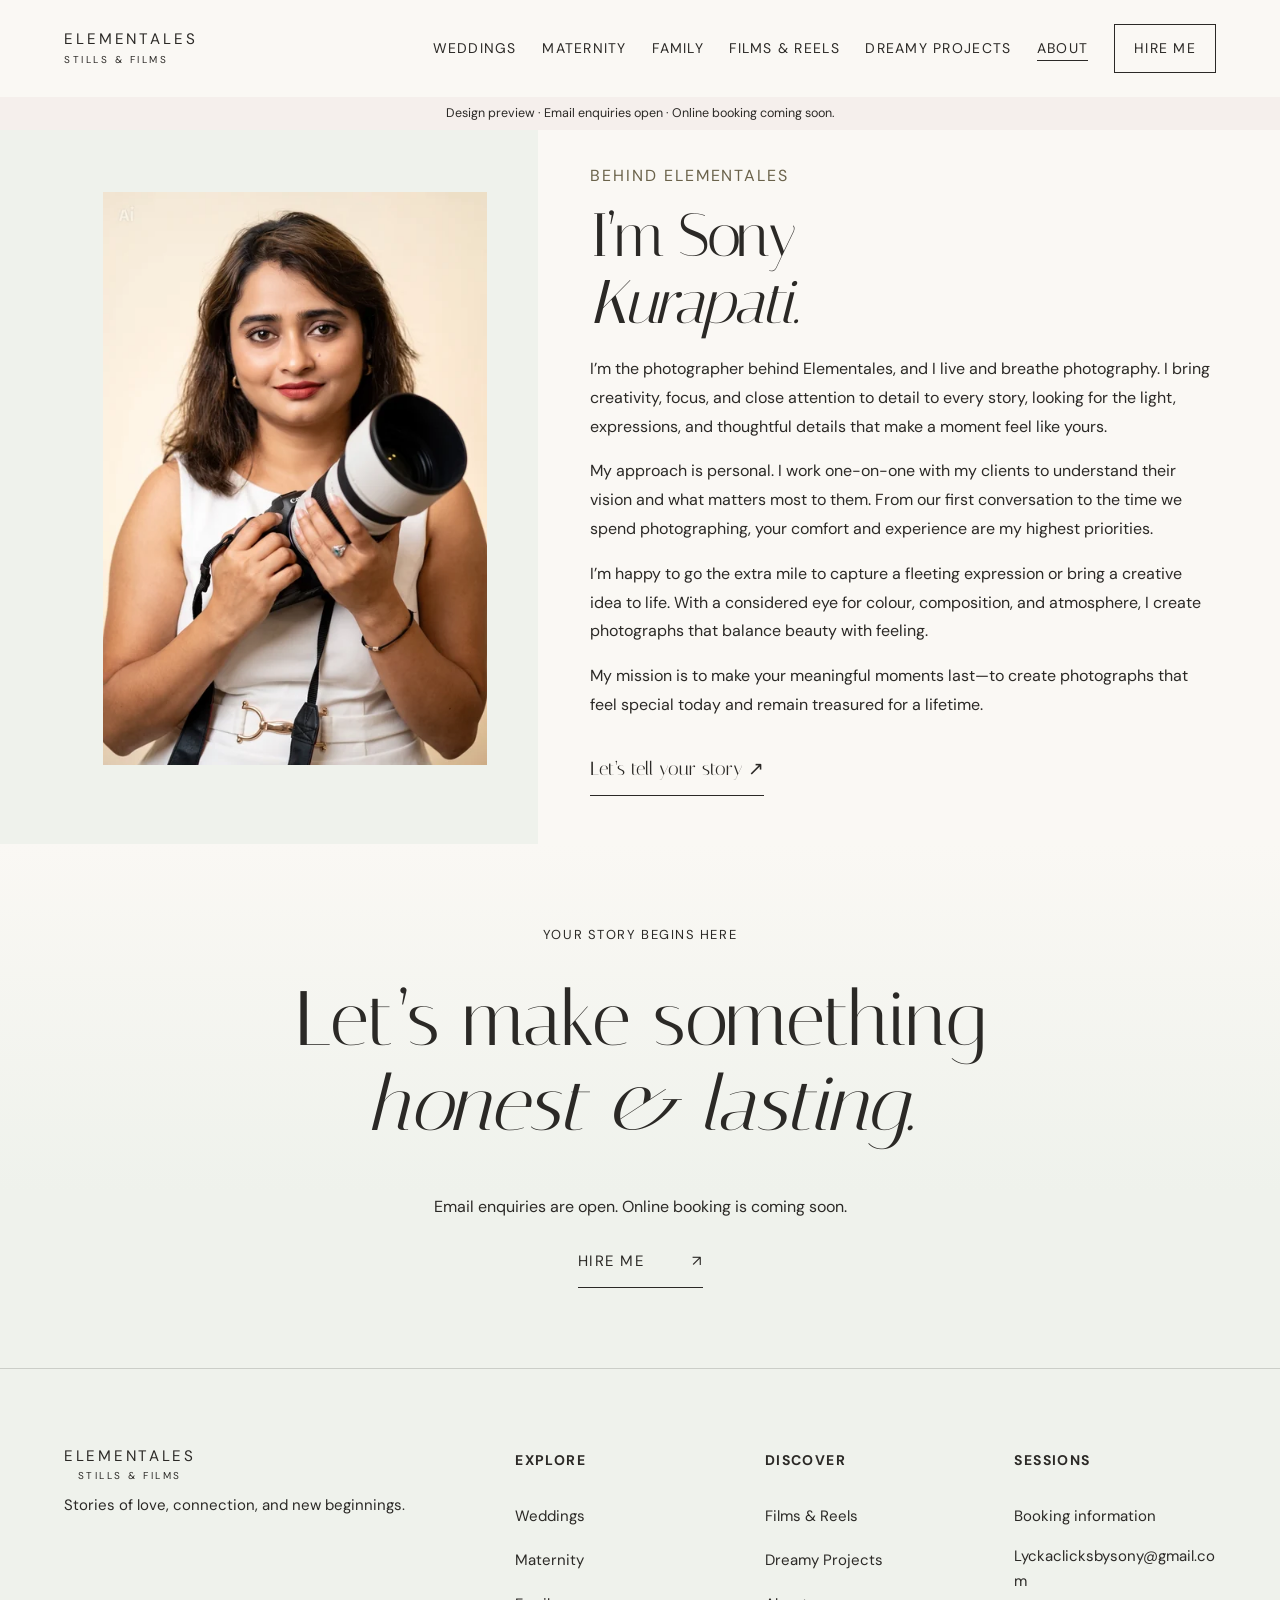
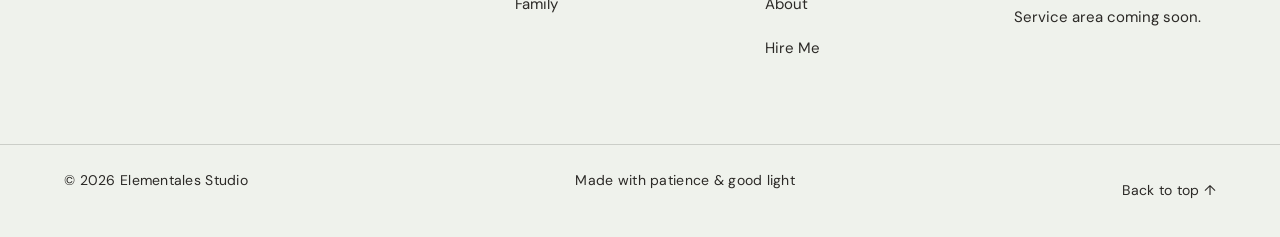
==== about.html @ 38a65ee7 "Smooth the homepage carousel and soften the enquiry experience" ====
<!doctype html>
<html lang="en">
<head>
  <meta charset="utf-8">
  <meta name="viewport" content="width=device-width, initial-scale=1">
  <meta name="description" content="Meet Sony Kurapati, the photographer behind Elementales. A creative eye, thoughtful details, and a personal approach to your photography experience.">
  <meta name="theme-color" content="#FAF8F4">
  <title>About Sony Kurapati — Elementales</title>
  <link rel="stylesheet" href="styles.css?v=20261020-soft-carousel">
  <script src="script.js?v=20261020-soft-carousel" defer></script>
  <script src="portfolio.js?v=20261020-soft-carousel" defer></script>
</head>
<body id="top" class="inner-page">
  <a class="skip-link" href="#main">Skip to content</a>
  <header class="site-header" data-header>
    <a class="brand" href="index.html#top" aria-label="Elementales home">
      <span>ELEMENTALES</span><small>STILLS & FILMS</small>
    </a>
    <button class="menu-toggle" type="button" aria-expanded="false" aria-controls="site-nav">
      <span class="sr-only">Open navigation</span><i></i><i></i>
    </button>
    <nav id="site-nav" class="site-nav" aria-label="Primary navigation">
      <a href="weddings.html">Weddings</a><a href="maternity.html">Maternity</a><a href="family.html">Family</a><a href="films.html">Films &amp; Reels</a><a href="dreamy-projects.html">Dreamy Projects</a><a aria-current="page" href="about.html">About</a><a class="nav-enquire" href="contact.html">Hire Me</a>
    </nav>
  </header>

<main id="main" tabindex="-1"><p class="preview-notice">Design preview · Email enquiries open · Online booking coming soon.</p><section class="photographer-story section-pad" aria-labelledby="photographer-title"><figure class="photographer-portrait"><img src="assets/photographer/sony-kurapati-800.webp" srcset="assets/photographer/sony-kurapati-480.webp 480w, assets/photographer/sony-kurapati-800.webp 800w, assets/photographer/sony-kurapati-1200.webp 1200w" sizes="(max-width:760px) 90vw, 32vw" width="800" height="1193" alt="Sony Kurapati holding a camera" decoding="async" fetchpriority="high"></figure><div class="photographer-bio"><p class="kicker">Behind Elementales</p><h1 id="photographer-title">I’m Sony <br><em>Kurapati.</em></h1><p>I’m the photographer behind Elementales, and I live and breathe photography. I bring creativity, focus, and close attention to detail to every story, looking for the light, expressions, and thoughtful details that make a moment feel like yours.</p><p>My approach is personal. I work one-on-one with my clients to understand their vision and what matters most to them. From our first conversation to the time we spend photographing, your comfort and experience are my highest priorities.</p><p>I’m happy to go the extra mile to capture a fleeting expression or bring a creative idea to life. With a considered eye for colour, composition, and atmosphere, I create photographs that balance beauty with feeling.</p><p>My mission is to make your meaningful moments last—to create photographs that feel special today and remain treasured for a lifetime.</p><a class="text-link" href="contact.html#enquiry">Let’s tell your story ↗</a></div></section></main>  <footer id="contact" class="site-footer">
    <div class="footer-cta section-pad reveal"><p class="kicker">Your story begins here</p><h2>Let’s make something<br><em>honest & lasting.</em></h2><p class="footer-status">Email enquiries are open. Online booking is coming soon.</p><a href="contact.html">Hire Me <span>↗</span></a></div>
    <div class="footer-grid section-pad"><div><a class="brand footer-brand" href="index.html"><span>ELEMENTALES</span><small>STILLS & FILMS</small></a><p>Stories of love, connection, and new beginnings.</p></div><div><h3>Explore</h3><a href="weddings.html">Weddings</a><a href="maternity.html">Maternity</a><a href="family.html">Family</a></div><div><h3>Discover</h3><a href="films.html">Films & Reels</a><a href="dreamy-projects.html">Dreamy Projects</a><a aria-current="page" href="about.html">About</a><a href="contact.html">Hire Me</a></div><div><h3>Sessions</h3><a href="book.html">Booking information</a><a href="mailto:Lyckaclicksbysony@gmail.com">Lyckaclicksbysony@gmail.com</a><p>Service area coming soon.</p></div></div><div class="footer-bottom"><span>© <span data-year>2026</span> Elementales Studio</span><span>Made with patience & good light</span><a href="#top">Back to top ↑</a></div>
  </footer>
</body>
</html>
---- styles.css ----
@import url('https://fonts.googleapis.com/css2?family=DM+Sans:wght@300;400;500&family=Italiana&display=swap');

:root{--ink:#2b2926;--cream:#f6f3ed;--paper:#faf8f4;--sage:#eff2ec;--blush:#f5efec;--taupe:#aaa08e;--gold:#6a624a;--line:rgba(43,41,38,.18);--serif:"Italiana",Georgia,serif;--sans:"DM Sans",Arial,sans-serif;--pad:clamp(1.4rem,5vw,5.5rem);--ease:cubic-bezier(.22,1,.36,1)}
*{box-sizing:border-box}html{scroll-behavior:smooth;scroll-padding-top:5rem}body{margin:0;background:var(--paper);color:var(--ink);font-family:var(--sans);font-weight:400;line-height:1.65;overflow-x:hidden}body.nav-open{overflow:hidden}img,video{display:block;width:100%}a{color:inherit;text-decoration:none}button{color:inherit;font:inherit}.sr-only{position:absolute;width:1px;height:1px;padding:0;margin:-1px;overflow:hidden;clip:rect(0,0,0,0);white-space:nowrap;border:0}.skip-link{position:fixed;z-index:200;top:.5rem;left:.5rem;padding:.65rem 1rem;background:var(--cream);transform:translateY(-150%)}.skip-link:focus{transform:none}:focus-visible{outline:2px solid var(--gold);outline-offset:4px}.section-pad{padding-left:var(--pad);padding-right:var(--pad)}
.site-header{position:fixed;z-index:100;inset:0 0 auto;display:flex;align-items:center;justify-content:space-between;padding:1.5rem var(--pad);color:#fff;transition:background .5s,color .5s,padding .5s}.site-header.scrolled,.site-header.menu-active{padding-top:1rem;padding-bottom:1rem;background:rgba(248,245,238,.96);color:var(--ink);box-shadow:0 1px 0 var(--line);backdrop-filter:blur(14px)}.brand{display:flex;flex-direction:column;line-height:1;letter-spacing:.18em}.brand span{font-size:.95rem}.brand small{font-size:.625rem;letter-spacing:.25em;margin-top:.45rem}.site-nav{display:flex;align-items:center;gap:clamp(1rem,2vw,2rem);font-size:.875rem;font-weight:400;text-transform:uppercase;letter-spacing:.09em}.site-nav a{position:relative}.site-nav a:not(.nav-enquire)::after{content:"";position:absolute;left:0;right:100%;bottom:-.35rem;border-bottom:1px solid;transition:right .35s}.site-nav a:hover::after{right:0}.nav-enquire{border:1px solid currentColor;padding:.75rem 1.2rem}.menu-toggle{display:none;background:none;border:0;width:2.8rem;height:2.8rem}.menu-toggle i{display:block;border-top:1px solid;width:1.7rem;margin:.45rem auto;transition:.3s}
.hero{position:relative;height:min(48rem,82svh);min-height:36rem;color:#fff;display:flex;align-items:center;justify-content:center;overflow:hidden;background:#171612}.hero-video,.hero-scrim{position:absolute;inset:0;height:100%;object-fit:cover}.hero-scrim{background:linear-gradient(180deg,rgba(0,0,0,.50),rgba(0,0,0,.56) 48%,rgba(0,0,0,.65));}.hero-copy{position:relative;text-align:center;z-index:1;max-width:58rem;padding:4rem 1.35rem 6rem}.eyebrow,.kicker,.section-number{text-transform:uppercase;letter-spacing:.12em;font-size:.8125rem;font-weight:400}.hero h1{font:400 clamp(3.5rem,8vw,7rem)/1.05 var(--serif);letter-spacing:-.025em;margin:1.4rem 0}.hero h1 em,.manifesto h2 em,.section-heading h2 em,.film-heading h2 em,.about h2 em,.faq h2 em,.footer-cta h2 em{font-weight:400;color:inherit}.hero-note{font-family:var(--sans);font-size:1.125rem;line-height:1.65;letter-spacing:0;max-width:38rem;margin:0 auto;text-wrap:pretty}.scroll-cue{position:absolute;z-index:2;bottom:2rem;left:var(--pad);display:flex;align-items:center;gap:1rem;text-transform:uppercase;letter-spacing:.1em;font-size:.875rem}.scroll-cue i{display:block;width:4rem;border-top:1px solid}
.manifesto{display:grid;grid-template-columns:1fr 3fr;gap:3rem;padding-top:clamp(3.5rem,7vw,6rem);padding-bottom:clamp(3.5rem,7vw,6rem)}.section-number{color:var(--gold);margin:0}.manifesto>div{max-width:1000px}.kicker{color:var(--gold);margin:0 0 1.5rem}.manifesto h2,.film-heading h2,.about h2,.faq h2{font:400 clamp(2.5rem,4.5vw,4.75rem)/1.12 var(--serif);letter-spacing:-.035em;margin:.3rem 0 2rem}.body-copy,.about-copy>p,.faq-intro>p{max-width:42rem;font-size:clamp(1rem,1.3vw,1.125rem);color:#5a554c}
.portfolio{background:var(--cream);padding-top:7rem;padding-bottom:9rem}.section-heading{display:flex;align-items:end;justify-content:space-between}.section-heading h2{font:400 clamp(3rem,6vw,6rem)/1.08 var(--serif);margin:0}.portfolio-tabs{display:flex;gap:2rem;margin:4rem 0 3rem;border-bottom:1px solid var(--line)}.portfolio-tabs button{background:none;border:0;min-height:44px;padding:.6rem .25rem 1rem;text-transform:uppercase;letter-spacing:.08em;font-size:.875rem;cursor:pointer;position:relative}.portfolio-tabs button::after{content:"";position:absolute;bottom:-1px;left:0;right:100%;border-bottom:2px solid;transition:right .35s}.portfolio-tabs button[aria-pressed=true]::after{right:0}.masonry{columns:3;column-gap:clamp(1rem,2.1vw,2rem)}.work-card{break-inside:avoid;margin:0 0 clamp(2.4rem,4vw,4rem);transition:opacity .35s var(--ease),transform .5s var(--ease)}.work-card.is-hidden{display:none}.work-card.is-leaving{opacity:0;transform:translateY(18px)}.work-card figure{position:relative;margin:0;overflow:hidden;background:#ddd5c7}.ratio-portrait{aspect-ratio:3/4}.ratio-landscape{aspect-ratio:3/2}.ratio-tall{aspect-ratio:2/3}.ratio-square{aspect-ratio:1}.work-card img{height:100%;object-fit:cover;transition:transform 1s var(--ease),filter .5s}.work-card:hover img{transform:scale(1.035);filter:saturate(.82)}.work-card>div{padding-top:1rem}.work-card span,.film-index{font-size:.8125rem;text-transform:uppercase;letter-spacing:.08em;color:#655e51}.work-card h3,.film-card h3{font:400 1.45rem var(--serif);margin:.35rem 0}.play-mark{position:absolute;display:grid;place-items:center;inset:50% auto auto 50%;transform:translate(-50%,-50%);width:5rem;height:5rem;border-radius:50%;background:rgba(248,245,238,.88);color:var(--ink)!important}
.film-strip{padding:8rem 0;background:var(--ink);color:var(--cream);overflow:hidden}.film-heading{display:grid;grid-template-columns:1fr 3fr;margin-bottom:4rem}.film-heading h2{max-width:900px}.carousel{position:relative}.carousel-viewport{overflow:hidden}.carousel-track{display:flex;transition:transform .8s var(--ease);touch-action:pan-y}.film-strip .carousel{padding-left:var(--pad)}.film-card{min-width:min(72vw,980px);margin-right:clamp(1rem,3vw,3rem)}.film-card img{aspect-ratio:16/9;object-fit:cover;filter:saturate(.75)}.film-card .film-index{display:block;color:var(--taupe);margin-top:1.3rem}.carousel-controls{display:flex;align-items:center;justify-content:flex-end;gap:1.2rem;margin:2rem var(--pad) 0}.carousel-controls button{display:grid;place-items:center;width:3rem;height:3rem;border:1px solid currentColor;border-radius:50%;background:transparent;cursor:pointer}.carousel-dots{display:flex;gap:.55rem}.carousel-dots button{width:.35rem;height:.35rem;min-width:0;padding:0;border:0;background:currentColor;opacity:.35}.carousel-dots button.active{opacity:1;transform:scale(1.5)}
.about{display:grid;grid-template-columns:minmax(0,1.05fr) minmax(0,1fr);gap:clamp(3rem,8vw,9rem);padding-top:10rem;padding-bottom:10rem}.about-image{position:relative}.about-image img{aspect-ratio:4/5;object-fit:cover;filter:saturate(.7)}.about-image>span{display:block;margin-top:.8rem;font-size:.62rem;text-transform:uppercase;letter-spacing:.16em}.about-copy{align-self:center}.about-copy .section-number{margin-bottom:4rem}.about-copy>p{margin:0 0 1.3rem}.text-link{display:inline-flex;gap:2rem;border-bottom:1px solid;padding:.6rem 0;margin-top:1rem;font-family:var(--serif);font-size:1.2rem}.awards{display:grid;grid-template-columns:repeat(3,1fr);gap:1rem;border-top:1px solid var(--line);margin-top:4rem;padding-top:2rem}.awards strong,.awards span{display:block}.awards strong{font:400 1.45rem var(--serif)}.awards span{font-size:.58rem;line-height:1.4;text-transform:uppercase;letter-spacing:.12em;color:#70695d;margin-top:.5rem}
.testimonials{background:#d9d1c2}.testimonials>.section-pad{padding-top:8rem;padding-bottom:8rem}.quote-mark{font:400 8rem/1 var(--serif);color:var(--gold);height:6rem}.quote-carousel figure{min-width:100%;margin:0;text-align:center;padding:0 clamp(0rem,9vw,10rem)}.quote-carousel blockquote{font:400 clamp(2.1rem,4.5vw,5rem)/1.12 var(--serif);letter-spacing:-.025em;margin:1rem auto 2.5rem;max-width:1200px}.quote-carousel figcaption span,.quote-carousel figcaption strong{display:block}.quote-carousel figcaption strong{font:400 1rem var(--serif)}.quote-carousel figcaption span{font-size:.58rem;text-transform:uppercase;letter-spacing:.16em;margin-top:.5rem}.quote-carousel .carousel-controls{justify-content:center}
.faq{display:grid;grid-template-columns:1fr 1.5fr;gap:clamp(3rem,8vw,10rem);padding-top:10rem;padding-bottom:10rem}.faq-intro h2{margin-top:4rem}.faq-item{border-top:1px solid var(--line)}.faq-item:last-child{border-bottom:1px solid var(--line)}.faq-item h3{margin:0}.faq-item button{width:100%;display:flex;justify-content:space-between;align-items:center;text-align:left;border:0;background:none;padding:1.8rem 0;font:400 clamp(1.15rem,1.7vw,1.5rem) var(--serif);cursor:pointer}.faq-item button span{font:300 1.5rem var(--sans);transition:transform .35s}.faq-item button[aria-expanded=true] span{transform:rotate(45deg)}.faq-answer{overflow:hidden}.faq-answer p{max-width:42rem;margin:0;padding:0 3rem 1.8rem 0;color:#5b554b}.faq-answer.opening{animation:faqIn .4s var(--ease)}@keyframes faqIn{from{opacity:0;transform:translateY(-8px)}to{opacity:1;transform:none}}
.site-footer{background:var(--ink);color:var(--cream)}.footer-cta{padding-top:5rem;padding-bottom:5rem;text-align:center;border-bottom:1px solid rgba(255,255,255,.15)}.footer-cta h2{font:400 clamp(3rem,6vw,6rem)/1.1 var(--serif);margin:2rem 0 3rem}.footer-cta>a{display:inline-flex;gap:3rem;border-bottom:1px solid;padding:.8rem 0;text-transform:uppercase;letter-spacing:.1em;font-size:.9375rem}.footer-grid{display:grid;grid-template-columns:2fr repeat(3,1fr);gap:3rem;padding-top:5rem;padding-bottom:5rem}.footer-grid>div{display:flex;flex-direction:column;align-items:flex-start;gap:.75rem}.footer-grid h3{font-size:.875rem;text-transform:uppercase;letter-spacing:.1em;color:#cdb485;margin:0 0 1rem}.footer-grid a,.footer-grid p{font-size:.9375rem;margin:0;color:#ddd6ca}.footer-brand{color:var(--cream)!important;margin-bottom:1rem}.footer-bottom{border-top:1px solid rgba(255,255,255,.15);padding:1.5rem var(--pad);display:flex;justify-content:space-between;font-size:.875rem;text-transform:none;letter-spacing:.02em;color:#bdb5a7}
.reveal{opacity:1;transform:none;transition:opacity .9s var(--ease),transform .9s var(--ease)}.reveal.visible{opacity:1;transform:none}
@media(max-width:1100px){.masonry{columns:2}.manifesto{grid-template-columns:1fr 4fr}.about{gap:4rem}.awards{grid-template-columns:1fr}.film-heading{grid-template-columns:1fr 4fr}}
@media(max-width:1180px){:root{--pad:1.35rem}.site-header{padding-top:1.2rem;padding-bottom:1.2rem}.menu-toggle{display:block;position:relative;z-index:2}.menu-toggle[aria-expanded=true] i:first-of-type{transform:translateY(4px) rotate(45deg)}.menu-toggle[aria-expanded=true] i:last-of-type{transform:translateY(-4px) rotate(-45deg)}.site-nav{position:fixed;inset:0;background:var(--paper);color:var(--ink);display:flex;flex-direction:column;justify-content:center;gap:2rem;font:400 1.8rem var(--serif);text-transform:none;letter-spacing:0;transform:translateY(-100%);opacity:0;visibility:hidden;transition:.55s var(--ease)}.site-nav.open{transform:none;opacity:1;visibility:visible}.nav-enquire{font:400 .9375rem var(--sans);text-transform:uppercase;letter-spacing:.15em}.hero{height:auto;min-height:34rem}.hero h1{font-size:clamp(3.25rem,10vw,6rem)}.manifesto,.film-heading,.faq{grid-template-columns:1fr}.manifesto{gap:3rem}.portfolio{padding-top:5rem;padding-bottom:6rem}.portfolio-tabs{gap:1.2rem;overflow-x:auto}.portfolio-tabs button{white-space:nowrap}.film-heading{gap:3rem}.film-card{min-width:86vw}.about{grid-template-columns:1fr;padding-top:6rem;padding-bottom:6rem}.about-image{max-width:82vw}.about-copy .section-number{margin-bottom:3rem}.faq{padding-top:7rem;padding-bottom:7rem}.faq-intro h2{margin-top:3rem}.footer-grid{grid-template-columns:1.5fr 1fr}.footer-grid>div:first-child{grid-column:1/-1}.footer-bottom{gap:1rem;flex-wrap:wrap}.footer-bottom span:nth-child(2){display:none}}
@media(max-width:520px){.masonry{columns:1}.section-heading{display:block}.section-heading h2{margin-top:3rem}.portfolio-tabs{margin-top:3rem}.manifesto h2,.film-heading h2,.about h2,.faq h2{font-size:2.75rem}.hero-copy{padding:3rem 1.25rem 7rem}.eyebrow{font-size:.8125rem}.scroll-cue{left:50%;transform:translateX(-50%)}.about-image{max-width:none}.testimonials>.section-pad{padding-top:6rem;padding-bottom:6rem}.quote-carousel figure{padding:0}.quote-carousel blockquote{font-size:2rem}.awards{grid-template-columns:1fr 1fr}.footer-grid{grid-template-columns:1fr 1fr}.footer-cta{padding-top:7rem;padding-bottom:7rem}}
@media(prefers-reduced-motion:reduce){html{scroll-behavior:auto}*,*::before,*::after{animation-duration:.01ms!important;animation-iteration-count:1!important;transition-duration:.01ms!important}.reveal{opacity:1;transform:none}.hero-video{display:none}}


/* Phase 1: shared page foundation; essential content is visible without JavaScript. */
.preview-notice{margin:0;padding:.8rem var(--pad);background:var(--cream);color:#514b42;font-size:.875rem;text-align:center;position:relative;z-index:3}.site-header{position:absolute}.site-header.scrolled{position:fixed}.hero-fallback{position:absolute;inset:0;height:100%;object-fit:cover}.video-toggle{position:absolute;right:var(--pad);bottom:2rem;z-index:3;background:rgba(23,22,18,.75);border:1px solid #fff;padding:.75rem 1rem;cursor:pointer;font-size:.75rem}.services{padding-top:6rem;padding-bottom:6rem}.services h2,.page-details h2{font:400 clamp(2.3rem,4vw,4.5rem)/1.05 var(--serif)}.service-grid{display:grid;grid-template-columns:repeat(3,1fr);gap:2rem;margin-top:3rem}.service-grid a{border-top:1px solid var(--line);padding:2rem 0}.service-grid span{font-size:.875rem;text-transform:uppercase;letter-spacing:.08em}.service-grid h3{font:400 2rem var(--serif)}.content-note{font-size:.9rem;color:#5a554c}.portrait-placeholder,.asset-placeholder{background:linear-gradient(135deg,#ddd4c4,#ebe4d9);display:flex;flex-direction:column;justify-content:center;align-items:center;gap:1rem;min-height:380px;text-align:center;padding:2rem}.portrait-placeholder span,.asset-placeholder span{font:400 clamp(2rem,5vw,4rem) var(--serif)}.asset-placeholder small,.portrait-placeholder small{font-size:.875rem;letter-spacing:.05em}.inner-page .site-header{position:relative;background:var(--paper);color:var(--ink)}.inner-page .site-header.scrolled{position:relative}.page-intro{padding-top:4rem;padding-bottom:3rem}.page-intro h1{font:400 clamp(3.25rem,6vw,6rem)/1.08 var(--serif);letter-spacing:-.035em;margin:2rem 0}.page-lede{max-width:38rem;color:#5a554c;font-size:1.1rem}.page-details{display:grid;grid-template-columns:1fr 1fr;gap:5rem;align-items:center;padding-bottom:7rem}.page-details p{max-width:38rem}.site-nav [aria-current=page]{border-bottom:1px solid}.carousel-dots button{position:relative;width:2.75rem;height:2.75rem;background:transparent;opacity:1}.carousel-dots button::after{content:"";position:absolute;width:.35rem;height:.35rem;border-radius:50%;background:currentColor;inset:calc(50% - .175rem);opacity:.4}.carousel-dots button.active::after{opacity:1}.carousel-dots button.active{transform:none}
@media(max-width:1180px){.service-grid,.page-details{grid-template-columns:1fr}.page-details{gap:2rem}.page-intro{padding-top:4rem}.site-nav{z-index:1}.brand{position:relative;z-index:2}.inner-page .site-header{z-index:100}.asset-placeholder{min-height:300px}}
@media(prefers-reduced-motion:reduce){.hero-video,.video-toggle{display:none}}
/* Navigation and media remain usable if scripts cannot load. */
.site-header{position:relative;background:var(--paper);color:var(--ink)}
[hidden]{display:none!important}.work-card.is-hidden{display:block}
html:not(.nav-enhanced) .menu-toggle{display:none}
@media(max-width:1180px){html:not(.nav-enhanced) .site-header{display:block}html:not(.nav-enhanced) .site-nav{position:static;transform:none;opacity:1;visibility:visible;flex-direction:row;flex-wrap:wrap;font:400 .85rem var(--sans);gap:1rem;margin-top:1.5rem}html:not(.nav-enhanced) .nav-enquire{padding:.5rem}.nav-enhanced .site-nav.open{height:100dvh}}

.carousel:not(.carousel-enhanced) .carousel-viewport{overflow-x:auto}.carousel:not(.carousel-enhanced) .carousel-controls{display:none}

/* Readability and clear next steps. */
.hero-actions{display:flex;justify-content:center;flex-wrap:wrap;gap:1rem;margin-top:2rem}
.button{display:inline-flex;align-items:center;justify-content:center;min-height:48px;padding:.8rem 1.2rem;border:1px solid currentColor;font:500 .9375rem/1.4 var(--sans);letter-spacing:.01em;text-align:center}
.button-primary{background:var(--paper);border-color:var(--paper);color:var(--ink)}
.button-secondary{color:#fff;background:rgba(23,22,18,.4)}
.button:hover{box-shadow:0 0 0 1px currentColor}
.footer-grid a{min-height:32px;display:inline-flex;align-items:center}.footer-bottom a{min-height:44px;display:inline-flex;align-items:center}
.footer-cta .footer-status{font:400 1rem/1.65 var(--sans);color:#ddd6ca;margin:1rem auto;max-width:38rem}
.site-footer .kicker{color:#cdb485}.site-footer :focus-visible,.hero :focus-visible{outline-color:#fff}
.page-actions{display:flex;flex-wrap:wrap;gap:1rem 2rem}.page-details>div{min-width:0}.hero-copy,.page-intro{overflow-wrap:break-word}
@media(max-width:1180px){.site-nav{font-size:1.75rem;overflow-y:auto;padding:6rem 1.5rem 2rem;gap:1.25rem}.site-nav a{min-height:44px;display:flex;align-items:center}.site-nav .nav-enquire{font-size:1rem}.hero-actions{gap:.75rem}.footer-cta{padding-top:4rem;padding-bottom:4rem}}
@media(max-width:520px){.hero-actions{flex-direction:column;align-items:stretch}.hero-note{font-size:1rem}.hero h1{font-size:clamp(3rem,13vw,4.25rem)}.portfolio-tabs{gap:1rem}.footer-grid{column-gap:1.25rem}.footer-grid a{overflow-wrap:anywhere}.footer-bottom{align-items:center}}
/* Service experiences and a progressive-enhancement image viewer. */
.experience-section{padding-top:3rem;padding-bottom:4rem;border-top:1px solid var(--line)}
.experience-section>h2,.portfolio-pending h2,.portfolio-pending h3{font:400 clamp(2rem,4vw,3.75rem)/1.12 var(--serif);letter-spacing:-.025em;margin:.5rem 0 2rem}
.section-copy,.gallery-guidance{max-width:44rem;font-size:1.0625rem;color:#514b42;line-height:1.75}
.gallery-guidance{margin:1rem 0 2rem}.gallery-next{margin-top:1rem}.gallery-empty{padding:2rem 0}
.portfolio-pending{padding:clamp(2rem,5vw,4rem);border:1px solid var(--line);background:var(--cream);max-width:55rem}
.portfolio-pending p{max-width:38rem}.portfolio-pending h2,.portfolio-pending h3{font-size:clamp(2rem,3vw,3rem)}
.planning-grid{display:grid;grid-template-columns:repeat(3,minmax(0,1fr));gap:2rem;margin-top:2rem}
.planning-grid article{border-top:1px solid var(--line);padding:1.5rem 0}.planning-grid h3,.path-grid h3,.process-list h3{font:400 1.75rem/1.2 var(--serif);margin:.75rem 0}
.planning-number{font-size:.875rem;color:var(--gold)}.planning-grid p,.path-grid p,.process-list p{max-width:38rem;color:#514b42}
.path-grid{display:grid;grid-template-columns:repeat(2,minmax(0,1fr));gap:2rem}.path-grid article{border:1px solid var(--line);padding:2rem}
.process-list{padding-left:1.5rem;max-width:50rem}.process-list li{padding:.5rem 0 1rem 1rem}.process-list li::marker{color:var(--gold);font-weight:500}
.service-status{border-left:3px solid var(--gold);background:var(--cream);padding:1.5rem 2rem;margin-top:2rem;max-width:50rem}.service-status p{margin-top:0}.service-status .text-link{margin-top:0}
.about-introduction{display:grid;grid-template-columns:1fr 1fr;gap:3rem;align-items:center}.about-introduction .portrait-placeholder{min-height:300px}
.film-strip h2{font:400 clamp(2.5rem,5vw,5rem)/1.12 var(--serif);margin:1rem 0}.film-strip .kicker{color:#cdb485}.film-description{max-width:40rem;font-size:1.125rem}.film-strip .text-link{color:var(--paper)}
.gallery-image-link{display:block;position:relative;height:100%}.gallery-image-link:focus-visible{outline-offset:-5px;outline:3px solid #fff}
.gallery-enlarge{position:absolute;bottom:1rem;right:1rem;background:var(--paper);color:var(--ink)!important;padding:.6rem .9rem;font:500 .875rem/1.5 var(--sans)!important;text-transform:none!important;letter-spacing:0!important}
body.viewer-open{overflow:hidden}
.image-viewer{box-sizing:border-box;width:min(94vw,75rem);max-width:75rem;max-height:94dvh;padding:1.25rem 1.5rem;border:0;background:var(--paper);color:var(--ink);overflow:auto}
.image-viewer::backdrop{background:rgba(0,0,0,.86)}.image-viewer[open]{display:block}.viewer-header{display:flex;align-items:center;justify-content:space-between;gap:1rem}.viewer-header h2{font:400 1.6rem/1.3 var(--serif);margin:0}
.viewer-close,.viewer-controls button{min-height:44px;border:1px solid var(--line);background:transparent;padding:.6rem 1rem;cursor:pointer;font-size:.9375rem}.viewer-controls button:disabled{opacity:.45;cursor:default}
#viewer-disclosure{font-size:.875rem;color:#514b42;margin:.75rem 0}.viewer-figure{margin:0;text-align:center}.viewer-image{height:60dvh;width:100%;object-fit:contain;background:#e6dfd2}.viewer-figure figcaption{font-size:.9375rem;margin-top:.75rem}
.viewer-controls{display:flex;justify-content:space-between;align-items:center;gap:1rem}.viewer-position,.viewer-loading{font-size:.875rem;text-align:center}.viewer-loading:empty{display:none}
@media(max-width:1180px){.planning-grid{grid-template-columns:1fr}.path-grid,.about-introduction{grid-template-columns:1fr}.experience-section{padding-top:2rem;padding-bottom:3rem}.planning-grid{gap:.5rem}.image-viewer{padding:1rem}.viewer-image{height:55dvh}}
@media(max-width:520px){.path-grid article,.service-status{padding:1.25rem}.viewer-header h2{font-size:1.25rem}.viewer-controls{gap:.5rem}.viewer-controls button{padding:.6rem .75rem}.viewer-position{font-size:.8125rem}.image-viewer{width:96vw}.viewer-image{height:48dvh}}

/* Compact, image-led openings and the shared pastel palette. */
.preview-notice{padding:.45rem 1rem;background:var(--blush);font-size:.78125rem;line-height:1.45;color:var(--ink)}
.page-intro{padding-top:1.75rem;padding-bottom:1.75rem;background:var(--sage)}.page-intro .kicker{margin-bottom:.75rem}.page-intro h1{font-size:clamp(2.5rem,5vw,4.5rem);margin:.75rem 0 1rem}.page-intro .page-lede{margin-bottom:0}
.collection-hero{display:grid;grid-template-columns:minmax(0,2fr) minmax(0,3fr);grid-template-areas:"title image" "description image";column-gap:clamp(1.5rem,4vw,4rem);padding-top:clamp(1.5rem,3vw,2.75rem);padding-bottom:clamp(1.5rem,3vw,2.75rem)}
.collection-title{grid-area:title;align-self:end;min-width:0}.collection-title .kicker{margin-bottom:.8rem}.collection-title h1{font:400 clamp(2.5rem,4.5vw,4.1rem)/1.09 var(--serif);letter-spacing:-.035em;margin:0;text-wrap:balance;overflow-wrap:break-word}.collection-title h1 em{font-weight:400}
.collection-visual{grid-area:image;align-self:center;margin:0;min-width:0}.collection-visual img{width:100%;height:auto;object-fit:contain}
.collection-description{grid-area:description;align-self:start;padding-top:1rem;min-width:0}.collection-description .page-lede{font-size:1rem;line-height:1.65;margin:0;max-width:32rem}.collection-description .text-link{font-size:1.05rem;min-height:44px;margin-top:.65rem;gap:1rem}
.collection-gallery{padding-top:1rem;padding-bottom:3rem}.collection-toolbar{display:flex;justify-content:space-between;gap:1rem;border-bottom:1px solid var(--line);padding-bottom:.8rem;margin-bottom:1.5rem;color:#514b42;font-size:.8125rem;line-height:1.5}.collection-toolbar p{margin:0}
.curated-gallery .work-card figure{aspect-ratio:auto}.curated-gallery .work-card img{height:auto;object-fit:contain}.curated-gallery .work-card:hover img{transform:none;filter:none}
.grand-hero{position:relative;isolation:isolate;display:flex;align-items:flex-end;min-height:28rem;height:clamp(28rem,69svh,46rem);overflow:hidden;background:var(--ink);color:#fff}
.grand-hero-image,.grand-hero-shade{position:absolute;inset:0;z-index:-1}.grand-hero-image img{height:100%;width:100%;object-fit:cover;object-position:center 52%}.grand-hero-shade{background:linear-gradient(90deg,rgba(25,24,22,.83) 0%,rgba(25,24,22,.65) 38%,rgba(25,24,22,.18) 78%),linear-gradient(0deg,rgba(25,24,22,.4),transparent 65%)}
.grand-hero-copy{position:relative;width:100%;max-width:54rem;padding:clamp(2rem,4.5vw,4.5rem) var(--pad)}.grand-hero .eyebrow{font-size:.75rem;letter-spacing:.11em;margin:0 0 1.1rem;max-width:36rem}.grand-hero h1{font:400 clamp(3rem,6.3vw,6rem)/1.04 var(--serif);letter-spacing:-.03em;margin:0 0 1.1rem}.grand-hero h1 em{font-weight:400}.grand-hero .hero-note{font-size:1.0625rem;line-height:1.55;margin:0;max-width:34rem}.grand-hero .hero-actions{justify-content:flex-start;margin-top:1.5rem;gap:.75rem}.grand-hero :focus-visible{outline-color:#fff}
.preview-trigger{gap:.6rem}.preview-duration{font-size:.75rem;padding:.15rem .4rem;border:1px solid currentColor;white-space:nowrap}.hero-full-photo{position:absolute;right:1.25rem;bottom:1rem;display:inline-flex;align-items:center;min-height:44px;padding:.5rem .8rem;font-size:.8125rem;background:rgba(25,24,22,.7);color:#fff;border:1px solid rgba(255,255,255,.7)}
.photo-home .portfolio{padding-top:3rem;padding-bottom:4rem}.photo-home .section-heading h2{font-size:clamp(2.5rem,4.5vw,4.25rem)}.photo-home .portfolio-tabs{margin:1.75rem 0 1.25rem}.photo-home .gallery-guidance{font-size:.9375rem;margin:.5rem 0 1.5rem}.photo-home .manifesto{padding-top:3.5rem;padding-bottom:3.5rem}
.services{background:var(--sage);padding-top:3.5rem;padding-bottom:3.5rem}.services h2{font-size:clamp(2.25rem,4.5vw,4rem);margin:.5rem 0 0}.service-grid{margin-top:1.5rem}.service-grid a{padding:1.5rem 0}.service-grid h3{margin:.65rem 0}.service-grid p{margin-bottom:0}.service-status{background:var(--blush)}.faq{padding-top:5rem;padding-bottom:5rem}.faq-intro h2{margin-top:1rem}
.preview-visual{position:relative}.preview-image-link{position:absolute;inset:0;display:flex;flex-direction:column;gap:.4rem;justify-content:center;align-items:center;background:rgba(25,24,22,.22);color:#fff;font-size:.875rem;font-weight:500;text-shadow:0 1px 8px #171612}.preview-image-link span:first-child{font-size:2rem;display:grid;place-items:center;width:64px;height:64px;background:var(--paper);color:var(--ink);text-shadow:none;border-radius:50%}.preview-image-link span:last-child{background:rgba(25,24,22,.85);padding:.35rem .65rem}.preview-image-link:focus-visible{outline:3px solid var(--ink);outline-offset:4px}.preview-explainer{font-size:.875rem;color:#514b42}
.photo-preview{box-sizing:border-box;width:min(94vw,76rem);max-width:76rem;max-height:94dvh;overflow:auto;border:0;padding:1.25rem 1.5rem;background:var(--paper);color:var(--ink)}.photo-preview::backdrop{background:rgba(20,19,17,.88)}.preview-header{display:flex;align-items:center;justify-content:space-between;gap:1rem}.preview-header h2{font:400 2rem/1.2 var(--serif);margin:0}.preview-close{min-height:44px;min-width:80px;padding:.5rem .8rem;background:transparent;border:1px solid var(--line);font-size:.9375rem;cursor:pointer}
#photo-preview-description,.preview-caption,.preview-message{font-size:.875rem;line-height:1.55;color:#514b42}.photo-preview video{display:block;width:100%;max-height:65dvh;object-fit:contain;background:var(--ink)}.preview-caption a{text-decoration:underline;text-underline-offset:.2em}.preview-message:empty{display:none}body.preview-open{overflow:hidden}
@media(min-width:761px){.collection-hero{background:linear-gradient(90deg,var(--sage) 0 42%,var(--paper) 42% 100%)}}
@media(min-width:1000px){.photo-home .service-grid{grid-template-columns:repeat(4,minmax(0,1fr))}}
@media(max-width:900px){.grand-hero-copy{max-width:45rem}.grand-hero h1{font-size:clamp(3rem,7.5vw,5rem)}}
@media(max-width:760px){
.collection-hero{grid-template-columns:minmax(0,1fr);grid-template-areas:"title" "image" "description";row-gap:1rem;padding-top:1.25rem;padding-bottom:1.5rem}.collection-title h1{font-size:clamp(2.1rem,8.6vw,3.25rem);line-height:1.08}.collection-title .kicker{font-size:.75rem;margin-bottom:.6rem}.collection-description{padding-top:0}.collection-description .page-lede{max-width:38rem}.collection-gallery{padding-top:.5rem}
.grand-hero{height:auto;min-height:0;display:flex;flex-direction:column;align-items:stretch}.grand-hero-image{position:relative;inset:auto;z-index:auto}.grand-hero-image img{height:auto;object-fit:contain}.grand-hero-shade{display:none}.grand-hero-copy{max-width:none;padding:1.5rem var(--pad) 1.75rem}.grand-hero .eyebrow{font-size:.6875rem;margin-bottom:.75rem}.grand-hero h1{font-size:clamp(2.85rem,9.5vw,4rem);margin-bottom:.75rem}.grand-hero .hero-note{font-size:1rem}.grand-hero .hero-actions{margin-top:1.25rem}.hero-full-photo{display:none}
.page-intro{padding-top:1.5rem;padding-bottom:1.5rem}.page-intro h1{font-size:clamp(2.25rem,9vw,3.5rem)}.photo-home .portfolio{padding-top:2rem;padding-bottom:3rem}.photo-home .portfolio-tabs{margin-top:1.5rem}.photo-home .section-heading h2{margin-top:1rem}.photo-home .manifesto,.services{padding-top:2.5rem;padding-bottom:2.5rem}.faq{padding-top:3rem;padding-bottom:3rem}.collection-toolbar{font-size:.75rem;gap:.75rem}.collection-toolbar p:last-child{max-width:13rem;text-align:right}.photo-preview{width:96vw;padding:1rem}.preview-header h2{font-size:1.6rem}.photo-preview video{max-height:60dvh}
}

/* Full-frame homepage slideshow and a single enquiry destination. */
.slideshow-hero{display:grid;grid-template-columns:minmax(0,36fr) minmax(0,64fr);align-items:center;height:auto;min-height:0;overflow:visible;gap:0;background:var(--ink)}
.slideshow-hero .grand-hero-copy{padding:2.5rem clamp(1.4rem,3vw,3rem);max-width:none;width:auto;min-width:0}.slideshow-hero h1{font-size:clamp(2.8rem,4.6vw,5rem)}.slideshow-hero .hero-actions{display:flex;flex-wrap:wrap}.slideshow-hero .eyebrow{font-size:.6875rem;line-height:1.8}.slideshow-hero .hero-note{font-size:1rem}.slideshow-hero .button{font-size:.8125rem;padding:.75rem 1rem;min-height:44px}
.hero-slideshow{min-width:0;background:var(--ink);color:var(--paper)}.hero-slides{aspect-ratio:3/2;position:relative;overflow:hidden}.hero-slide{margin:0;position:absolute;inset:0}.hero-slide img{width:100%;height:100%;object-fit:contain}
.hero-slide-bar{display:flex;justify-content:space-between;align-items:center;gap:1rem;padding:.25rem 1rem;font-size:.75rem}.hero-slide-bar p{margin:0}.hero-slide-bar a{min-height:44px;display:inline-flex;align-items:center;text-decoration:underline;text-underline-offset:.2em;white-space:nowrap}
.hero-slideshow-controls{display:flex;align-items:center;justify-content:space-between;gap:.5rem;padding:0 1rem .75rem}.hero-slideshow-controls button{border:1px solid #aaa69f;background:transparent;min-height:44px;cursor:pointer}.hero-slideshow-controls [data-slide-pause]{font-size:.75rem;padding:.5rem .75rem;min-width:8.5rem}.hero-slide-dots,.hero-slide-arrows{display:flex;align-items:center;gap:.1rem}.hero-slide-dots button{display:grid;place-items:center;width:44px;padding:0;border:0}.hero-slide-dots span{width:7px;height:7px;border:1px solid currentColor;border-radius:50%}.hero-slide-dots [aria-pressed=true] span{background:currentColor}.hero-slide-arrows{gap:.4rem}.hero-slide-arrows button{width:44px;font-size:1.2rem}.hero-slideshow :focus-visible{outline:2px solid var(--paper);outline-offset:2px}
.gallery-enquiry{background:var(--sage);display:flex;align-items:center;justify-content:space-between;gap:2rem;padding-top:1.75rem;padding-bottom:1.75rem}.gallery-enquiry h2{font:400 clamp(1.8rem,3vw,2.75rem)/1.15 var(--serif);margin:.5rem 0}.gallery-enquiry .kicker{font-size:.75rem;margin:0}.enquiry-link{background:var(--ink);color:var(--paper);border:1px solid var(--ink);font-size:.875rem;min-height:44px;text-align:center}.home-enquiry{padding-top:1rem;padding-bottom:1.5rem;background:var(--sage)}.home-enquiry .text-link{margin:0;min-height:44px}
.enquiry-section{display:grid;grid-template-columns:minmax(0,1fr) minmax(0,1.4fr);gap:clamp(2rem,5vw,5rem);padding-top:2.5rem;padding-bottom:3rem}.enquiry-section h2{font:400 clamp(2.25rem,3.5vw,3.5rem)/1.12 var(--serif);margin:.5rem 0 1.25rem}.enquiry-section>div>p{max-width:34rem}.enquiry-section .service-status{font-size:.875rem;padding:1rem 1.25rem}.enquiry-form fieldset{border:0;padding:0;margin:0;min-width:0}.enquiry-fields{display:grid;grid-template-columns:repeat(2,minmax(0,1fr));gap:1rem}.enquiry-fields label{font-size:.875rem;display:flex;flex-direction:column;gap:.4rem}.enquiry-fields label span{font-size:.75rem;display:contents}.enquiry-fields input,.enquiry-fields select,.enquiry-fields textarea{width:100%;min-width:0;min-height:44px;padding:.75rem;background:#eeeae4;border:1px solid #aaa49b;border-radius:0;font:inherit;color:#615b53;opacity:1;-webkit-text-fill-color:#615b53}.enquiry-fields textarea{resize:vertical}.field-wide{grid-column:1/-1}.enquiry-submit{margin-top:1.25rem;padding:.85rem 1.25rem;background:var(--ink);color:var(--paper);border:0;font-size:.875rem;opacity:.65;min-height:44px}.consultation-section{background:var(--blush)}
@media(max-width:1000px) and (min-width:761px){.slideshow-hero{grid-template-columns:minmax(0,38fr) minmax(0,62fr)}.slideshow-hero .grand-hero-copy{padding:1.5rem}.slideshow-hero h1{font-size:3rem}.hero-slide-dots button{width:36px}.hero-slideshow-controls{padding-left:.5rem;padding-right:.5rem}.hero-slideshow-controls [data-slide-pause]{min-width:0;padding:.5rem}.hero-slide-arrows button{width:36px}}
@media(max-width:760px){.slideshow-hero{display:flex;flex-direction:column;align-items:stretch}.slideshow-hero .hero-slideshow{order:-1}.slideshow-hero .grand-hero-copy{padding:1.5rem var(--pad) 1.75rem}.slideshow-hero h1{font-size:clamp(2.85rem,9.5vw,4rem)}.slideshow-hero .hero-actions{flex-direction:row;align-items:center}.hero-slideshow-controls{flex-wrap:wrap}.hero-slide-dots button{width:36px}.hero-slideshow-controls [data-slide-pause]{min-width:7.7rem}.hero-slide-arrows button{width:40px}.hero-slide-bar{gap:.5rem}.gallery-enquiry{display:block}.gallery-enquiry .enquiry-link{margin-top:1rem}.enquiry-section{grid-template-columns:1fr;gap:1.5rem}.enquiry-fields{grid-template-columns:1fr}.field-wide{grid-column:auto}}
@media(max-width:360px){.hero-slideshow-controls{column-gap:.1rem;padding-left:.5rem;padding-right:.5rem}.hero-slide-dots button{width:30px}.hero-slide-arrows button{width:36px}.hero-slide-arrows{gap:.2rem}.hero-slideshow-controls [data-slide-pause]{min-width:0;padding:.5rem}}

/* Edge-to-edge photographs, with ivory, sage and blush throughout. */
.slideshow-hero{display:flex;flex-direction:column;align-items:stretch;background:var(--paper);color:var(--ink);isolation:auto}
.slideshow-hero .hero-slideshow{order:-1;width:100%;background:var(--paper);color:var(--ink)}
.slideshow-hero .hero-slides{width:100%;height:clamp(24rem,62svh,48rem);aspect-ratio:auto}
.slideshow-hero .hero-slide img{object-fit:cover;object-position:center 25%}
.slideshow-hero .hero-slide-bar{background:var(--paper);padding-left:var(--pad);padding-right:var(--pad)}
.slideshow-hero .hero-slideshow-controls{background:var(--sage);padding:.5rem var(--pad);border-bottom:1px solid var(--line)}
.slideshow-hero .hero-slideshow-controls button{border-color:var(--line)}
.slideshow-hero .hero-slideshow :focus-visible,.slideshow-hero :focus-visible{outline-color:var(--ink)}
.slideshow-hero .grand-hero-copy{width:100%;display:grid;grid-template-columns:minmax(0,1fr) auto;grid-template-areas:"eyebrow actions" "title actions" "note actions";gap:.35rem 2rem;padding:1.5rem var(--pad) 2rem;background:var(--paper)}
.slideshow-hero .eyebrow{grid-area:eyebrow;margin:0}.slideshow-hero h1{grid-area:title;font-size:clamp(2.6rem,4vw,4.25rem);margin:0}.slideshow-hero .hero-note{grid-area:note;margin-top:.4rem}.slideshow-hero .hero-actions{grid-area:actions;align-self:center;margin:0;max-width:28rem}
.slideshow-hero .button-primary{background:var(--blush);border-color:var(--line);color:var(--ink)}.slideshow-hero .button-secondary{background:var(--sage);border-color:var(--line);color:var(--ink)}
.film-strip{background:var(--blush);color:var(--ink)}.film-strip .kicker,.film-strip .text-link{color:var(--ink)}
.site-footer{background:var(--sage);color:var(--ink)}.site-footer .kicker,.footer-grid h3,.footer-grid a,.footer-grid p,.footer-bottom,.footer-cta .footer-status{color:var(--ink)}.footer-brand{color:var(--ink)!important}.footer-cta,.footer-bottom{border-color:var(--line)}.site-footer :focus-visible{outline-color:var(--ink)}
.enquiry-fields input,.enquiry-fields select,.enquiry-fields textarea{background:var(--paper);color:var(--ink);-webkit-text-fill-color:var(--ink);border-color:#8b887f}.enquiry-fields select{cursor:pointer}.enquiry-submit{opacity:1;cursor:pointer;background:var(--sage);color:var(--ink);border:1px solid #8b887f}.enquiry-submit:hover{background:var(--blush)}.direct-email{overflow-wrap:anywhere;text-decoration:underline;text-underline-offset:.2em}.enquiry-feedback{font-size:.875rem}.enquiry-feedback:empty{display:none}.footer-grid a{overflow-wrap:anywhere;max-width:100%}
@media(max-width:760px){.slideshow-hero .hero-slides{height:auto;aspect-ratio:3/2}.slideshow-hero .hero-slide img{object-fit:contain}.slideshow-hero .grand-hero-copy{display:block;padding:1.5rem var(--pad) 1.75rem}.slideshow-hero h1{font-size:clamp(2.85rem,9.5vw,4rem);margin:.75rem 0}.slideshow-hero .hero-actions{margin-top:1.25rem;max-width:none}.slideshow-hero .hero-slideshow-controls{padding-left:.75rem;padding-right:.75rem}.slideshow-hero .hero-slide-bar{padding-left:1rem;padding-right:1rem}}

/* Slideshow controls stay over the photograph in a readable ivory panel. */
.hero-image-stage{position:relative}
.slideshow-hero .hero-slideshow-controls{position:absolute;z-index:2;left:1rem;right:1rem;bottom:1rem;width:max-content;max-width:calc(100% - 2rem);margin:0 auto;padding:.35rem .65rem;background:rgba(247,243,238,.96);border:1px solid rgba(43,41,38,.28);border-radius:.2rem;gap:1rem;box-shadow:0 2px 12px rgba(43,41,38,.1)}
.slideshow-hero .hero-slideshow-controls [data-slide-pause]{min-width:4rem;padding:.4rem .6rem;font-size:.8125rem;background:var(--sage)}.slideshow-hero .hero-slide-arrows button{background:var(--blush)}.slideshow-hero .hero-slide-dots button{width:36px}
.curated-gallery .work-card{margin-bottom:clamp(1rem,2vw,2rem)}
.pricing-section{padding-top:3rem;padding-bottom:3rem;background:var(--blush)}.pricing-section h2{font:400 clamp(2.25rem,4vw,3.5rem)/1.12 var(--serif);margin:.5rem 0 1rem}.pricing-section .kicker{margin-bottom:.75rem}.pricing-note{max-width:50rem;font-size:1rem;line-height:1.7;margin-bottom:1.75rem}.pricing-grid{display:grid;grid-template-columns:repeat(4,minmax(0,1fr));gap:1rem}.price-card{background:var(--paper);padding:1.5rem;border:1px solid var(--line);display:flex;flex-direction:column;align-items:flex-start}.price-card h3{min-height:2.4em;font:400 1.75rem/1.2 var(--serif);margin:0 0 1rem}.starting-price{display:flex;flex-direction:column;gap:.15rem;margin:0 0 1rem}.starting-price span{font-size:.875rem}.starting-price strong{font:400 2.5rem/1.15 var(--serif)}.price-card .text-link{margin-top:auto;min-height:44px;font-size:1rem}.gallery-starting-price{font-size:1.0625rem;line-height:1.65;margin:.75rem 0 .25rem}.gallery-price-note{max-width:44rem;font-size:.875rem;line-height:1.6;margin:.5rem 0 0}
@media(max-width:1000px){.pricing-grid{grid-template-columns:repeat(2,minmax(0,1fr))}}
@media(max-width:760px){.slideshow-hero .hero-slideshow-controls{padding:.25rem .4rem;gap:.4rem;flex-wrap:nowrap;left:.75rem;right:.75rem;bottom:.75rem;max-width:calc(100% - 1.5rem)}.slideshow-hero .hero-slide-dots button{width:30px}.slideshow-hero .hero-slide-arrows{gap:.25rem}.slideshow-hero .hero-slide-arrows button{width:36px}.slideshow-hero .hero-slideshow-controls [data-slide-pause]{min-width:3.5rem;padding:.35rem}.pricing-section{padding-top:2rem;padding-bottom:2rem}}
@media(max-width:520px){.pricing-grid{grid-template-columns:1fr}.price-card{padding:1.25rem}.price-card h3{font-size:1.6rem;min-height:0}.gallery-starting-price{font-size:1rem}}
@media(max-width:360px){.slideshow-hero .hero-slide-dots button{width:24px}.slideshow-hero .hero-slideshow-controls{gap:.2rem;padding:.2rem .3rem}.slideshow-hero .hero-slide-arrows button{width:32px}}

.home-enquiry{display:flex;flex-wrap:wrap;align-items:center;gap:1rem 2rem}

/* Sony’s introduction uses her complete portrait and a calm editorial layout. */
.photographer-portrait{margin:0;width:100%;max-width:24rem;justify-self:center;background:var(--cream)}.photographer-portrait img{display:block;width:100%;height:auto;object-fit:contain}
.photographer-home{grid-template-columns:minmax(0,.85fr) minmax(0,1.15fr);align-items:center;gap:clamp(2rem,5vw,5rem);padding-top:3rem;padding-bottom:3rem}.photographer-home .about-copy{max-width:40rem}.photographer-home .about-copy h2{margin-bottom:1.5rem}.photographer-home .about-copy>p{color:var(--ink);line-height:1.8}.photographer-home .photographer-portrait{max-width:22rem}
.photographer-story{display:grid;grid-template-columns:minmax(0,.85fr) minmax(0,1.15fr);align-items:center;gap:clamp(2rem,5vw,5rem);padding-top:2rem;padding-bottom:3rem;background:linear-gradient(90deg,var(--sage) 0 42%,var(--paper) 42% 100%)}
.photographer-bio{max-width:42rem}.photographer-bio .kicker{margin-bottom:.75rem}.photographer-bio h1{font:400 clamp(2.8rem,4.8vw,4.5rem)/1.08 var(--serif);letter-spacing:-.035em;margin:0 0 1.25rem}.photographer-bio h1 em{font-weight:400}.photographer-bio>p{font-size:1rem;line-height:1.8}.photographer-bio .text-link{margin-top:.5rem;min-height:44px}
@media(max-width:760px){.photographer-home,.photographer-story{grid-template-columns:1fr;gap:1.75rem;padding-top:1.5rem;padding-bottom:2.5rem}.photographer-story{background:var(--paper)}.photographer-portrait,.photographer-home .photographer-portrait{max-width:22rem}.photographer-bio h1{font-size:clamp(2.8rem,10vw,4rem)}.photographer-bio h1 br{display:none}}

/* A quiet, continuous palette and a genuine overlapping photo crossfade. */
.hero-slideshow.is-enhanced .hero-slide{opacity:0;z-index:0;pointer-events:none;animation:none;transition:opacity 1000ms ease-in-out}
.hero-slideshow.is-enhanced .hero-slide.is-active{opacity:1;z-index:1;pointer-events:auto}
.hero-slides{touch-action:pan-y}
.slideshow-hero .hero-slideshow-controls{padding:.15rem .5rem;gap:0;background:rgba(250,248,244,.88);border-color:rgba(43,41,38,.18);box-shadow:none;border-radius:2rem;backdrop-filter:blur(6px)}
.slideshow-hero .hero-slide-dots{gap:0}.slideshow-hero .hero-slide-dots button{width:36px;min-height:36px}
.slideshow-hero .hero-slide-dots span{width:6px;height:6px;transition:background-color .3s}
.slideshow-hero:focus-visible{outline:2px solid var(--ink);outline-offset:-4px}
.services{background:linear-gradient(180deg,var(--paper),var(--sage) 22%,var(--sage) 78%,var(--paper))}
.film-strip,.pricing-section,.consultation-section{background:linear-gradient(180deg,var(--paper),var(--blush) 24%,var(--blush) 76%,var(--paper))}
.film-strip.section-pad{padding:3.5rem var(--pad)}
.site-footer{background:linear-gradient(180deg,var(--paper),var(--sage) 35%)}
.gallery-enquiry,.home-enquiry{background:var(--paper)}
.enquiry-section .service-status{background:var(--cream)}
@media(max-width:760px){.slideshow-hero .hero-slideshow-controls{padding:.1rem .4rem}.slideshow-hero .hero-slide-dots button{width:32px;min-height:36px}.film-strip.section-pad{padding-top:2.5rem;padding-bottom:2.5rem}}
@media(prefers-reduced-motion:reduce){.hero-slideshow.is-enhanced .hero-slide{transition:none}}
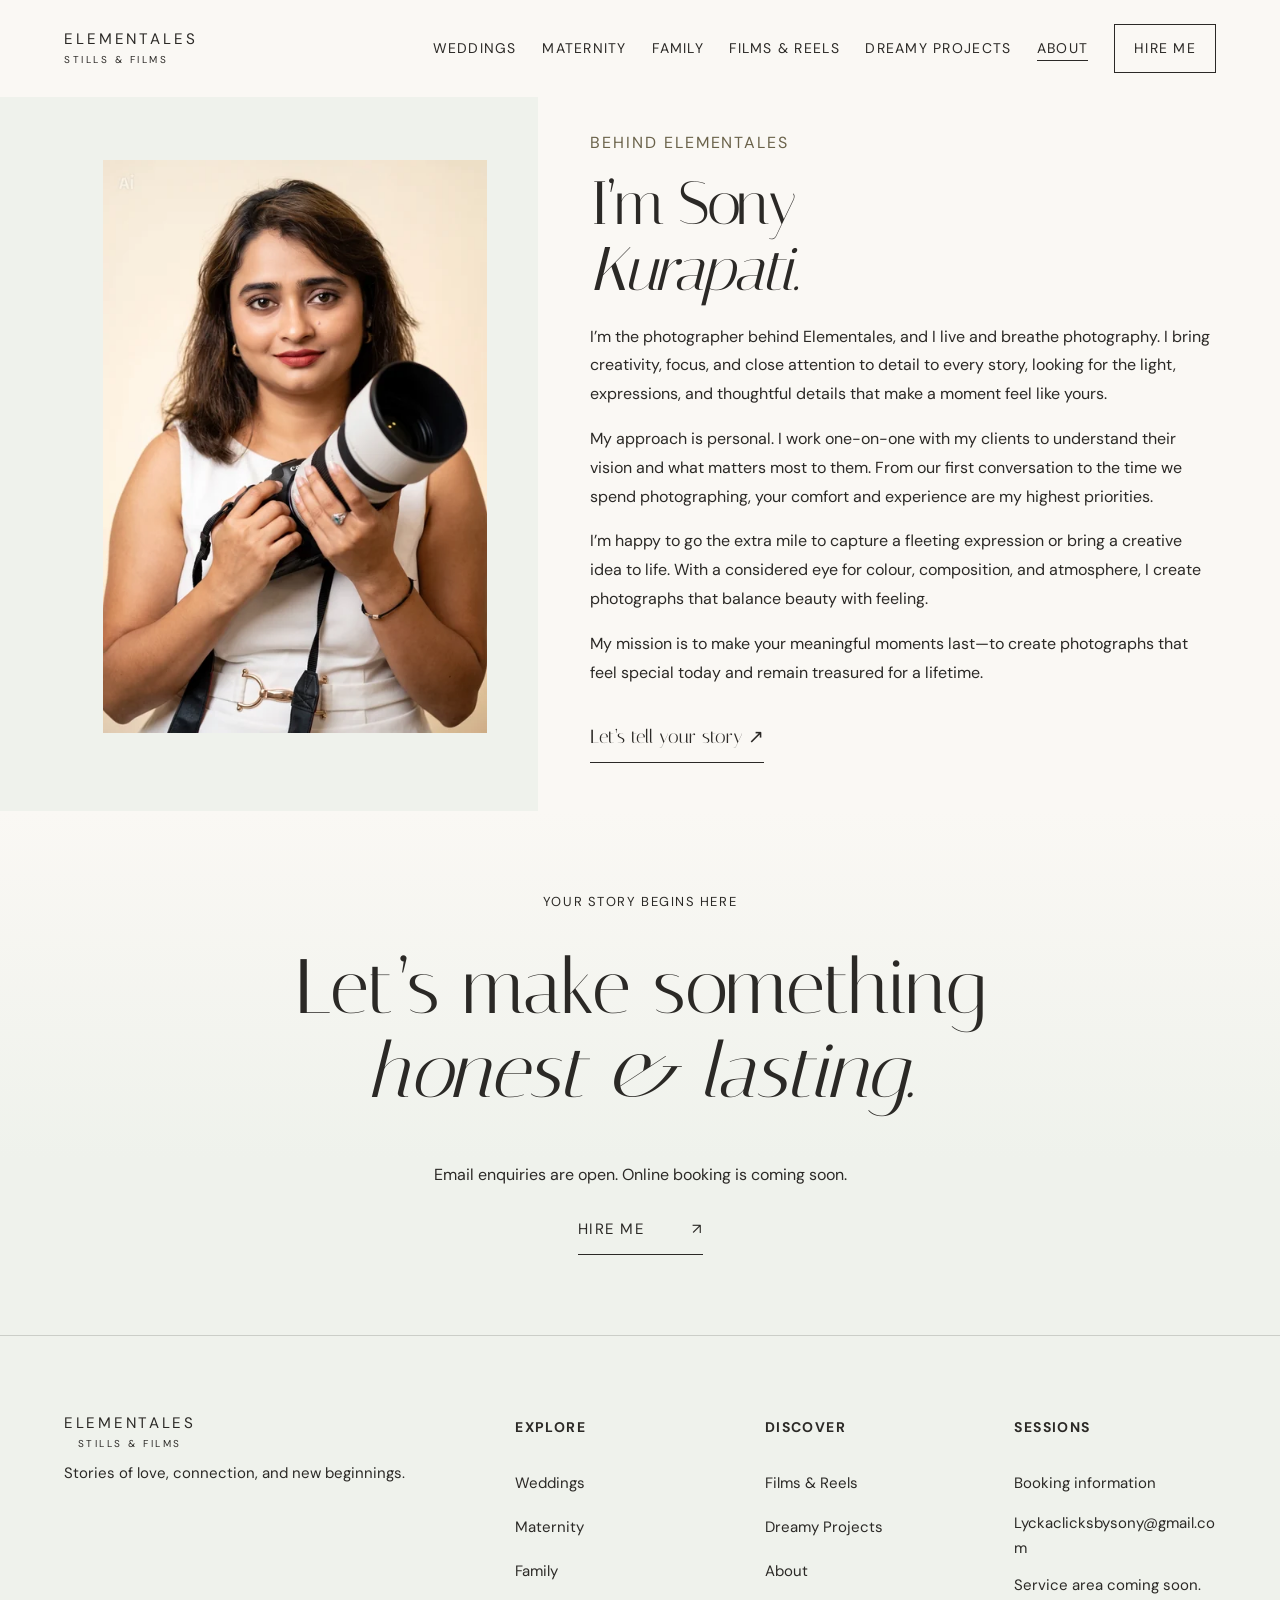
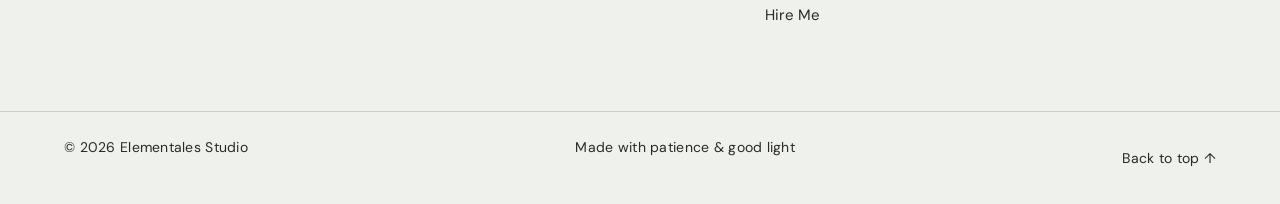
==== commit 1d598c00: "Remove preview notices and show a simple 30-minute starting price" ====
--- a/about.html
+++ b/about.html
@@ -6,9 +6,9 @@
   <meta name="description" content="Meet Sony Kurapati, the photographer behind Elementales. A creative eye, thoughtful details, and a personal approach to your photography experience.">
   <meta name="theme-color" content="#FAF8F4">
   <title>About Sony Kurapati — Elementales</title>
-  <link rel="stylesheet" href="styles.css?v=20261020-soft-carousel">
-  <script src="script.js?v=20261020-soft-carousel" defer></script>
-  <script src="portfolio.js?v=20261020-soft-carousel" defer></script>
+  <link rel="stylesheet" href="styles.css?v=20261020-simple-pricing">
+  <script src="script.js?v=20261020-simple-pricing" defer></script>
+  <script src="portfolio.js?v=20261020-simple-pricing" defer></script>
 </head>
 <body id="top" class="inner-page">
   <a class="skip-link" href="#main">Skip to content</a>
@@ -24,7 +24,7 @@
     </nav>
   </header>
 
-<main id="main" tabindex="-1"><p class="preview-notice">Design preview · Email enquiries open · Online booking coming soon.</p><section class="photographer-story section-pad" aria-labelledby="photographer-title"><figure class="photographer-portrait"><img src="assets/photographer/sony-kurapati-800.webp" srcset="assets/photographer/sony-kurapati-480.webp 480w, assets/photographer/sony-kurapati-800.webp 800w, assets/photographer/sony-kurapati-1200.webp 1200w" sizes="(max-width:760px) 90vw, 32vw" width="800" height="1193" alt="Sony Kurapati holding a camera" decoding="async" fetchpriority="high"></figure><div class="photographer-bio"><p class="kicker">Behind Elementales</p><h1 id="photographer-title">I’m Sony <br><em>Kurapati.</em></h1><p>I’m the photographer behind Elementales, and I live and breathe photography. I bring creativity, focus, and close attention to detail to every story, looking for the light, expressions, and thoughtful details that make a moment feel like yours.</p><p>My approach is personal. I work one-on-one with my clients to understand their vision and what matters most to them. From our first conversation to the time we spend photographing, your comfort and experience are my highest priorities.</p><p>I’m happy to go the extra mile to capture a fleeting expression or bring a creative idea to life. With a considered eye for colour, composition, and atmosphere, I create photographs that balance beauty with feeling.</p><p>My mission is to make your meaningful moments last—to create photographs that feel special today and remain treasured for a lifetime.</p><a class="text-link" href="contact.html#enquiry">Let’s tell your story ↗</a></div></section></main>  <footer id="contact" class="site-footer">
+<main id="main" tabindex="-1"><section class="photographer-story section-pad" aria-labelledby="photographer-title"><figure class="photographer-portrait"><img src="assets/photographer/sony-kurapati-800.webp" srcset="assets/photographer/sony-kurapati-480.webp 480w, assets/photographer/sony-kurapati-800.webp 800w, assets/photographer/sony-kurapati-1200.webp 1200w" sizes="(max-width:760px) 90vw, 32vw" width="800" height="1193" alt="Sony Kurapati holding a camera" decoding="async" fetchpriority="high"></figure><div class="photographer-bio"><p class="kicker">Behind Elementales</p><h1 id="photographer-title">I’m Sony <br><em>Kurapati.</em></h1><p>I’m the photographer behind Elementales, and I live and breathe photography. I bring creativity, focus, and close attention to detail to every story, looking for the light, expressions, and thoughtful details that make a moment feel like yours.</p><p>My approach is personal. I work one-on-one with my clients to understand their vision and what matters most to them. From our first conversation to the time we spend photographing, your comfort and experience are my highest priorities.</p><p>I’m happy to go the extra mile to capture a fleeting expression or bring a creative idea to life. With a considered eye for colour, composition, and atmosphere, I create photographs that balance beauty with feeling.</p><p>My mission is to make your meaningful moments last—to create photographs that feel special today and remain treasured for a lifetime.</p><a class="text-link" href="contact.html#enquiry">Let’s tell your story ↗</a></div></section></main>  <footer id="contact" class="site-footer">
     <div class="footer-cta section-pad reveal"><p class="kicker">Your story begins here</p><h2>Let’s make something<br><em>honest & lasting.</em></h2><p class="footer-status">Email enquiries are open. Online booking is coming soon.</p><a href="contact.html">Hire Me <span>↗</span></a></div>
     <div class="footer-grid section-pad"><div><a class="brand footer-brand" href="index.html"><span>ELEMENTALES</span><small>STILLS & FILMS</small></a><p>Stories of love, connection, and new beginnings.</p></div><div><h3>Explore</h3><a href="weddings.html">Weddings</a><a href="maternity.html">Maternity</a><a href="family.html">Family</a></div><div><h3>Discover</h3><a href="films.html">Films & Reels</a><a href="dreamy-projects.html">Dreamy Projects</a><a aria-current="page" href="about.html">About</a><a href="contact.html">Hire Me</a></div><div><h3>Sessions</h3><a href="book.html">Booking information</a><a href="mailto:Lyckaclicksbysony@gmail.com">Lyckaclicksbysony@gmail.com</a><p>Service area coming soon.</p></div></div><div class="footer-bottom"><span>© <span data-year>2026</span> Elementales Studio</span><span>Made with patience & good light</span><a href="#top">Back to top ↑</a></div>
   </footer>
--- a/styles.css
+++ b/styles.css
@@ -160,3 +160,5 @@
 .enquiry-section .service-status{background:var(--cream)}
 @media(max-width:760px){.slideshow-hero .hero-slideshow-controls{padding:.1rem .4rem}.slideshow-hero .hero-slide-dots button{width:32px;min-height:36px}.film-strip.section-pad{padding-top:2.5rem;padding-bottom:2.5rem}}
 @media(prefers-reduced-motion:reduce){.hero-slideshow.is-enhanced .hero-slide{transition:none}}
+
+.pricing-summary{padding-top:2rem;padding-bottom:2rem;background:var(--paper);border-top:1px solid var(--line)}.pricing-summary h2{font:400 clamp(1.5rem,3vw,2rem)/1.3 var(--serif);margin:0 0 .35rem}.pricing-summary h2 strong{font-weight:400}.pricing-duration{font-size:.8125rem;line-height:1.6;margin:0;color:#5a554c}
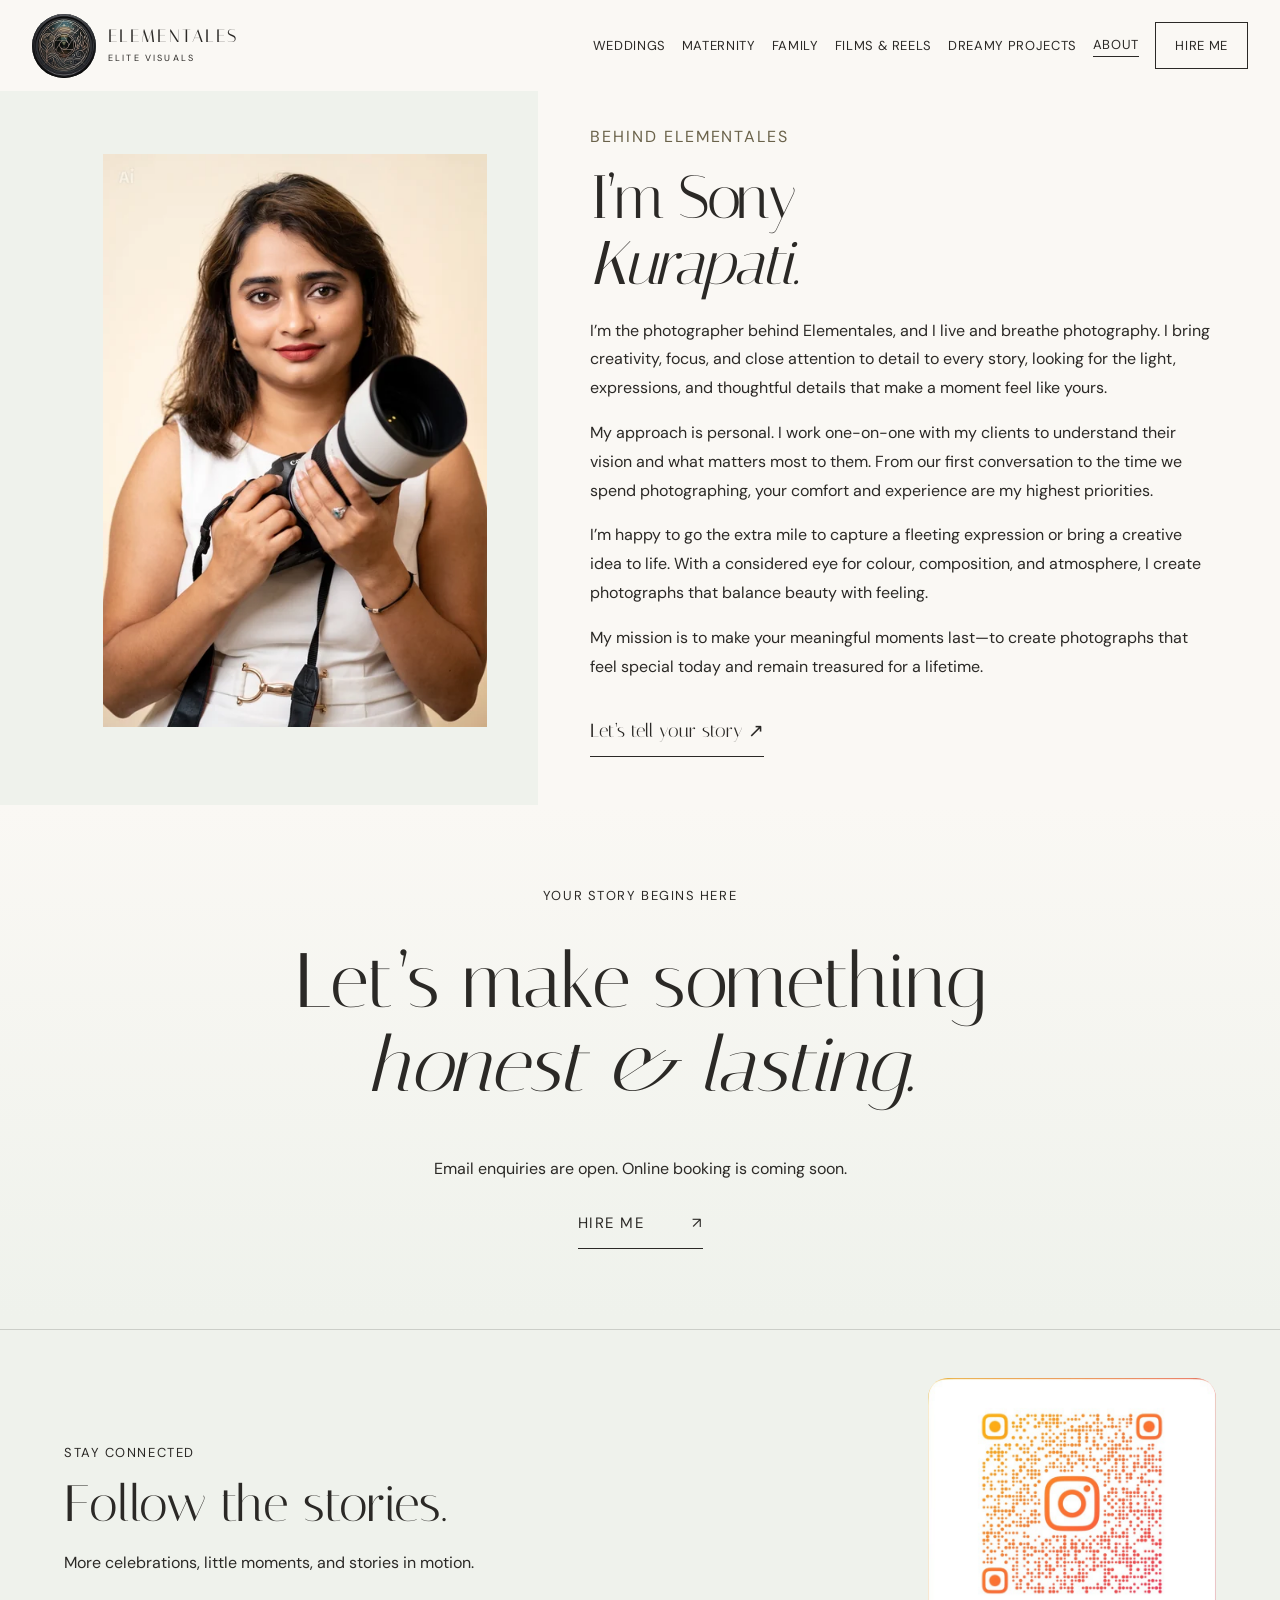
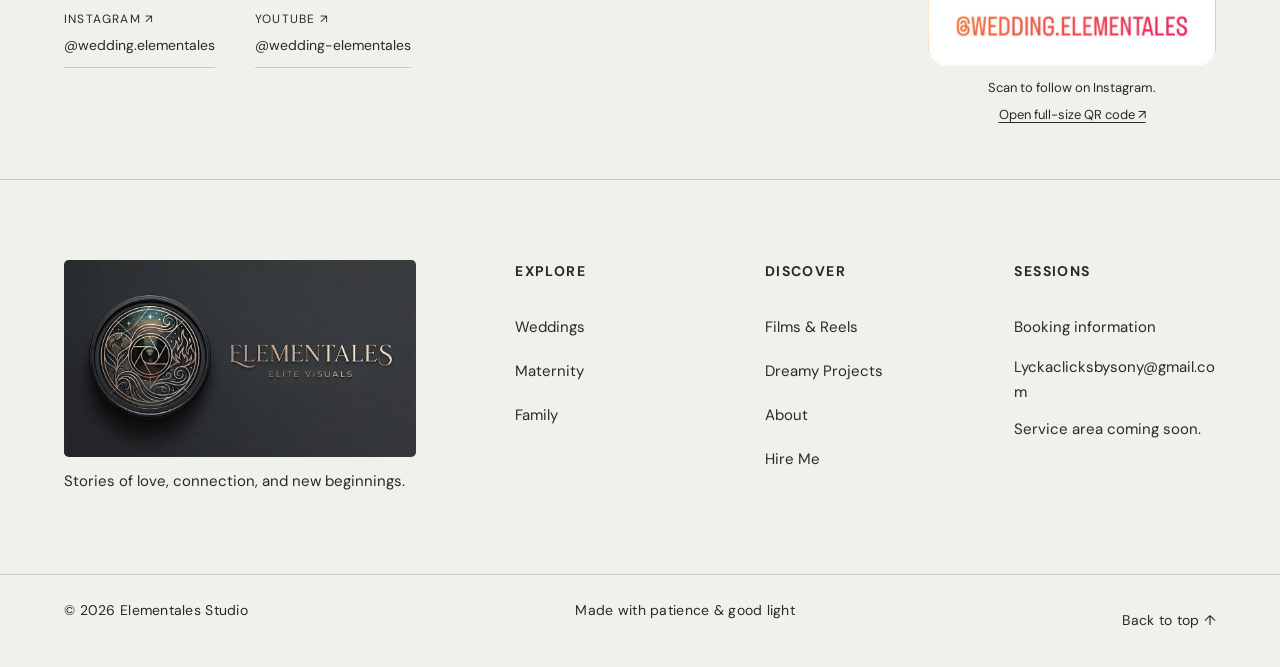
==== commit e2e0f69e: "Add Elementales branding and social profiles with full-frame slides" ====
--- a/about.html
+++ b/about.html
@@ -6,15 +6,16 @@
   <meta name="description" content="Meet Sony Kurapati, the photographer behind Elementales. A creative eye, thoughtful details, and a personal approach to your photography experience.">
   <meta name="theme-color" content="#FAF8F4">
   <title>About Sony Kurapati — Elementales</title>
-  <link rel="stylesheet" href="styles.css?v=20261020-simple-pricing">
-  <script src="script.js?v=20261020-simple-pricing" defer></script>
-  <script src="portfolio.js?v=20261020-simple-pricing" defer></script>
+  <link rel="stylesheet" href="styles.css?v=20261020-brand-social">
+  <script src="script.js?v=20261020-brand-social" defer></script>
+  <script src="portfolio.js?v=20261020-brand-social" defer></script>
 </head>
 <body id="top" class="inner-page">
   <a class="skip-link" href="#main">Skip to content</a>
   <header class="site-header" data-header>
     <a class="brand" href="index.html#top" aria-label="Elementales home">
-      <span>ELEMENTALES</span><small>STILLS & FILMS</small>
+      <span class="brand-mark" aria-hidden="true"><img src="assets/brand/elementales-logo.png" width="1024" height="572" alt="" decoding="async"></span>
+      <span class="brand-wordmark"><span>ELEMENTALES</span><small>ELITE VISUALS</small></span>
     </a>
     <button class="menu-toggle" type="button" aria-expanded="false" aria-controls="site-nav">
       <span class="sr-only">Open navigation</span><i></i><i></i>
@@ -26,7 +27,22 @@
 
 <main id="main" tabindex="-1"><section class="photographer-story section-pad" aria-labelledby="photographer-title"><figure class="photographer-portrait"><img src="assets/photographer/sony-kurapati-800.webp" srcset="assets/photographer/sony-kurapati-480.webp 480w, assets/photographer/sony-kurapati-800.webp 800w, assets/photographer/sony-kurapati-1200.webp 1200w" sizes="(max-width:760px) 90vw, 32vw" width="800" height="1193" alt="Sony Kurapati holding a camera" decoding="async" fetchpriority="high"></figure><div class="photographer-bio"><p class="kicker">Behind Elementales</p><h1 id="photographer-title">I’m Sony <br><em>Kurapati.</em></h1><p>I’m the photographer behind Elementales, and I live and breathe photography. I bring creativity, focus, and close attention to detail to every story, looking for the light, expressions, and thoughtful details that make a moment feel like yours.</p><p>My approach is personal. I work one-on-one with my clients to understand their vision and what matters most to them. From our first conversation to the time we spend photographing, your comfort and experience are my highest priorities.</p><p>I’m happy to go the extra mile to capture a fleeting expression or bring a creative idea to life. With a considered eye for colour, composition, and atmosphere, I create photographs that balance beauty with feeling.</p><p>My mission is to make your meaningful moments last—to create photographs that feel special today and remain treasured for a lifetime.</p><a class="text-link" href="contact.html#enquiry">Let’s tell your story ↗</a></div></section></main>  <footer id="contact" class="site-footer">
     <div class="footer-cta section-pad reveal"><p class="kicker">Your story begins here</p><h2>Let’s make something<br><em>honest & lasting.</em></h2><p class="footer-status">Email enquiries are open. Online booking is coming soon.</p><a href="contact.html">Hire Me <span>↗</span></a></div>
-    <div class="footer-grid section-pad"><div><a class="brand footer-brand" href="index.html"><span>ELEMENTALES</span><small>STILLS & FILMS</small></a><p>Stories of love, connection, and new beginnings.</p></div><div><h3>Explore</h3><a href="weddings.html">Weddings</a><a href="maternity.html">Maternity</a><a href="family.html">Family</a></div><div><h3>Discover</h3><a href="films.html">Films & Reels</a><a href="dreamy-projects.html">Dreamy Projects</a><a aria-current="page" href="about.html">About</a><a href="contact.html">Hire Me</a></div><div><h3>Sessions</h3><a href="book.html">Booking information</a><a href="mailto:Lyckaclicksbysony@gmail.com">Lyckaclicksbysony@gmail.com</a><p>Service area coming soon.</p></div></div><div class="footer-bottom"><span>© <span data-year>2026</span> Elementales Studio</span><span>Made with patience & good light</span><a href="#top">Back to top ↑</a></div>
+    <section id="follow" class="social-section section-pad" aria-labelledby="social-title">
+      <div class="social-copy">
+        <p class="kicker">Stay connected</p>
+        <h2 id="social-title">Follow the stories.</h2>
+        <p>More celebrations, little moments, and stories in motion.</p>
+        <div class="social-links">
+          <a href="https://www.instagram.com/wedding.elementales/" target="_blank" rel="noopener noreferrer" aria-label="Instagram: @wedding.elementales (opens in a new tab)"><span class="social-platform">Instagram ↗</span><span>@wedding.elementales</span></a>
+          <a href="https://www.youtube.com/@wedding-elementales" target="_blank" rel="noopener noreferrer" aria-label="YouTube: @wedding-elementales (opens in a new tab)"><span class="social-platform">YouTube ↗</span><span>@wedding-elementales</span></a>
+        </div>
+      </div>
+      <figure class="instagram-qr">
+        <a class="qr-artwork" href="assets/brand/instagram-qr.png" target="_blank" rel="noopener" aria-label="Open the full-size Instagram QR code in a new tab"><img src="assets/brand/instagram-qr.png" width="804" height="1348" alt="Instagram QR code for @wedding.elementales" loading="lazy" decoding="async"></a>
+        <figcaption>Scan to follow on Instagram.<br><a href="assets/brand/instagram-qr.png" target="_blank" rel="noopener">Open full-size QR code ↗</a></figcaption>
+      </figure>
+    </section>
+    <div class="footer-grid section-pad"><div><a class="footer-brand-logo" href="index.html" aria-label="Elementales home"><img src="assets/brand/elementales-logo.png" width="1024" height="572" alt="Elementales Elite Visuals — five elemental motifs inside a camera lens" loading="lazy" decoding="async"></a><p>Stories of love, connection, and new beginnings.</p></div><div><h3>Explore</h3><a href="weddings.html">Weddings</a><a href="maternity.html">Maternity</a><a href="family.html">Family</a></div><div><h3>Discover</h3><a href="films.html">Films & Reels</a><a href="dreamy-projects.html">Dreamy Projects</a><a aria-current="page" href="about.html">About</a><a href="contact.html">Hire Me</a></div><div><h3>Sessions</h3><a href="book.html">Booking information</a><a href="mailto:Lyckaclicksbysony@gmail.com">Lyckaclicksbysony@gmail.com</a><p>Service area coming soon.</p></div></div><div class="footer-bottom"><span>© <span data-year>2026</span> Elementales Studio</span><span>Made with patience & good light</span><a href="#top">Back to top ↑</a></div>
   </footer>
 </body>
 </html>
--- a/styles.css
+++ b/styles.css
@@ -162,3 +162,39 @@
 @media(prefers-reduced-motion:reduce){.hero-slideshow.is-enhanced .hero-slide{transition:none}}
 
 .pricing-summary{padding-top:2rem;padding-bottom:2rem;background:var(--paper);border-top:1px solid var(--line)}.pricing-summary h2{font:400 clamp(1.5rem,3vw,2rem)/1.3 var(--serif);margin:0 0 .35rem}.pricing-summary h2 strong{font-weight:400}.pricing-duration{font-size:.8125rem;line-height:1.6;margin:0;color:#5a554c}
+
+/* The supplied artwork stays intact; the header frames its lens at native detail. */
+.site-header .brand{flex-direction:row;align-items:center;gap:.75rem;flex-shrink:0}
+.site-header .brand-mark{position:relative;display:block;flex:none;width:4rem;height:4rem;overflow:hidden;border-radius:50%;background:#272b2c}
+.site-header .brand-mark img{position:absolute;max-width:none;width:281.3187%;height:auto;left:-18.1319%;top:-27.1978%}
+.site-header .brand-wordmark{display:flex;flex-direction:column;gap:0;font-size:inherit}
+.site-header .brand-wordmark>span{font:400 1.1rem/1 var(--serif);letter-spacing:.12em}
+.site-header .brand-wordmark small{font-size:.5625rem;letter-spacing:.24em;margin-top:.5rem}
+.site-header{gap:1.5rem;padding-top:.85rem;padding-bottom:.85rem}
+.footer-grid .footer-brand-logo{display:block;width:min(100%,22rem);min-height:0;overflow:hidden;border-radius:.3rem}
+.footer-brand-logo img{width:100%;height:auto}
+
+/* Full frames fit inside the viewport without cropping or stretching. */
+.slideshow-hero .hero-slides{height:min(66.6667vw,calc(100svh - 10rem));min-height:0;aspect-ratio:auto;background:var(--cream)}
+.slideshow-hero .hero-slide img{object-fit:contain;object-position:center}
+
+/* Social profiles and the original Instagram QR artwork on every page. */
+.social-section{display:grid;grid-template-columns:minmax(0,1fr) auto;align-items:center;gap:clamp(2rem,6vw,6rem);padding-top:3rem;padding-bottom:3rem;border-bottom:1px solid var(--line)}
+.social-copy{max-width:42rem}.social-copy .kicker{margin-bottom:.75rem}
+.social-copy h2{font:400 clamp(2.25rem,4vw,3.5rem)/1.15 var(--serif);margin:0 0 1rem}
+.social-copy>p:not(.kicker){font-size:1rem;max-width:35rem;margin:0 0 1.5rem}
+.social-links{display:flex;flex-wrap:wrap;gap:1rem 2.5rem}
+.social-links>a{display:flex;flex-direction:column;align-items:flex-start;justify-content:center;gap:.25rem;min-height:44px;padding:.6rem 0;border-bottom:1px solid var(--line);font-size:.875rem;overflow-wrap:anywhere}
+.social-platform{font-size:.75rem;text-transform:uppercase;letter-spacing:.1em}
+.social-links>a:hover{border-color:var(--ink)}
+.instagram-qr{margin:0;width:18rem;max-width:100%;justify-self:end}
+.qr-artwork{position:relative;display:block;width:100%;aspect-ratio:1;overflow:hidden;border-radius:1.25rem;background:#fff}
+.qr-artwork img{position:absolute;max-width:none;width:124.8447%;height:auto;left:-12.4224%;top:-39.441%}
+.instagram-qr figcaption{margin-top:.75rem;font-size:.8125rem;line-height:1.6;text-align:center}
+.instagram-qr figcaption a{text-decoration:underline;text-underline-offset:.2em;display:inline-flex;align-items:center;min-height:32px}
+@media(max-width:1300px) and (min-width:1181px){.site-nav{gap:1rem;font-size:.8125rem;letter-spacing:.05em}.site-header{padding-left:2rem;padding-right:2rem}}
+@media(max-width:760px){
+ .site-header .brand-mark{width:3.5rem;height:3.5rem}.site-header .brand{gap:.6rem}.site-header .brand-wordmark>span{font-size:1rem}.site-header .brand-wordmark small{font-size:.5rem}
+ .slideshow-hero .hero-slides{height:min(66.6667vw,calc(100svh - 9rem))}
+ .social-section{grid-template-columns:minmax(0,1fr);gap:2rem;padding-top:2.5rem;padding-bottom:2.5rem}.instagram-qr{justify-self:start}.social-links{gap:1rem 2rem}
+}
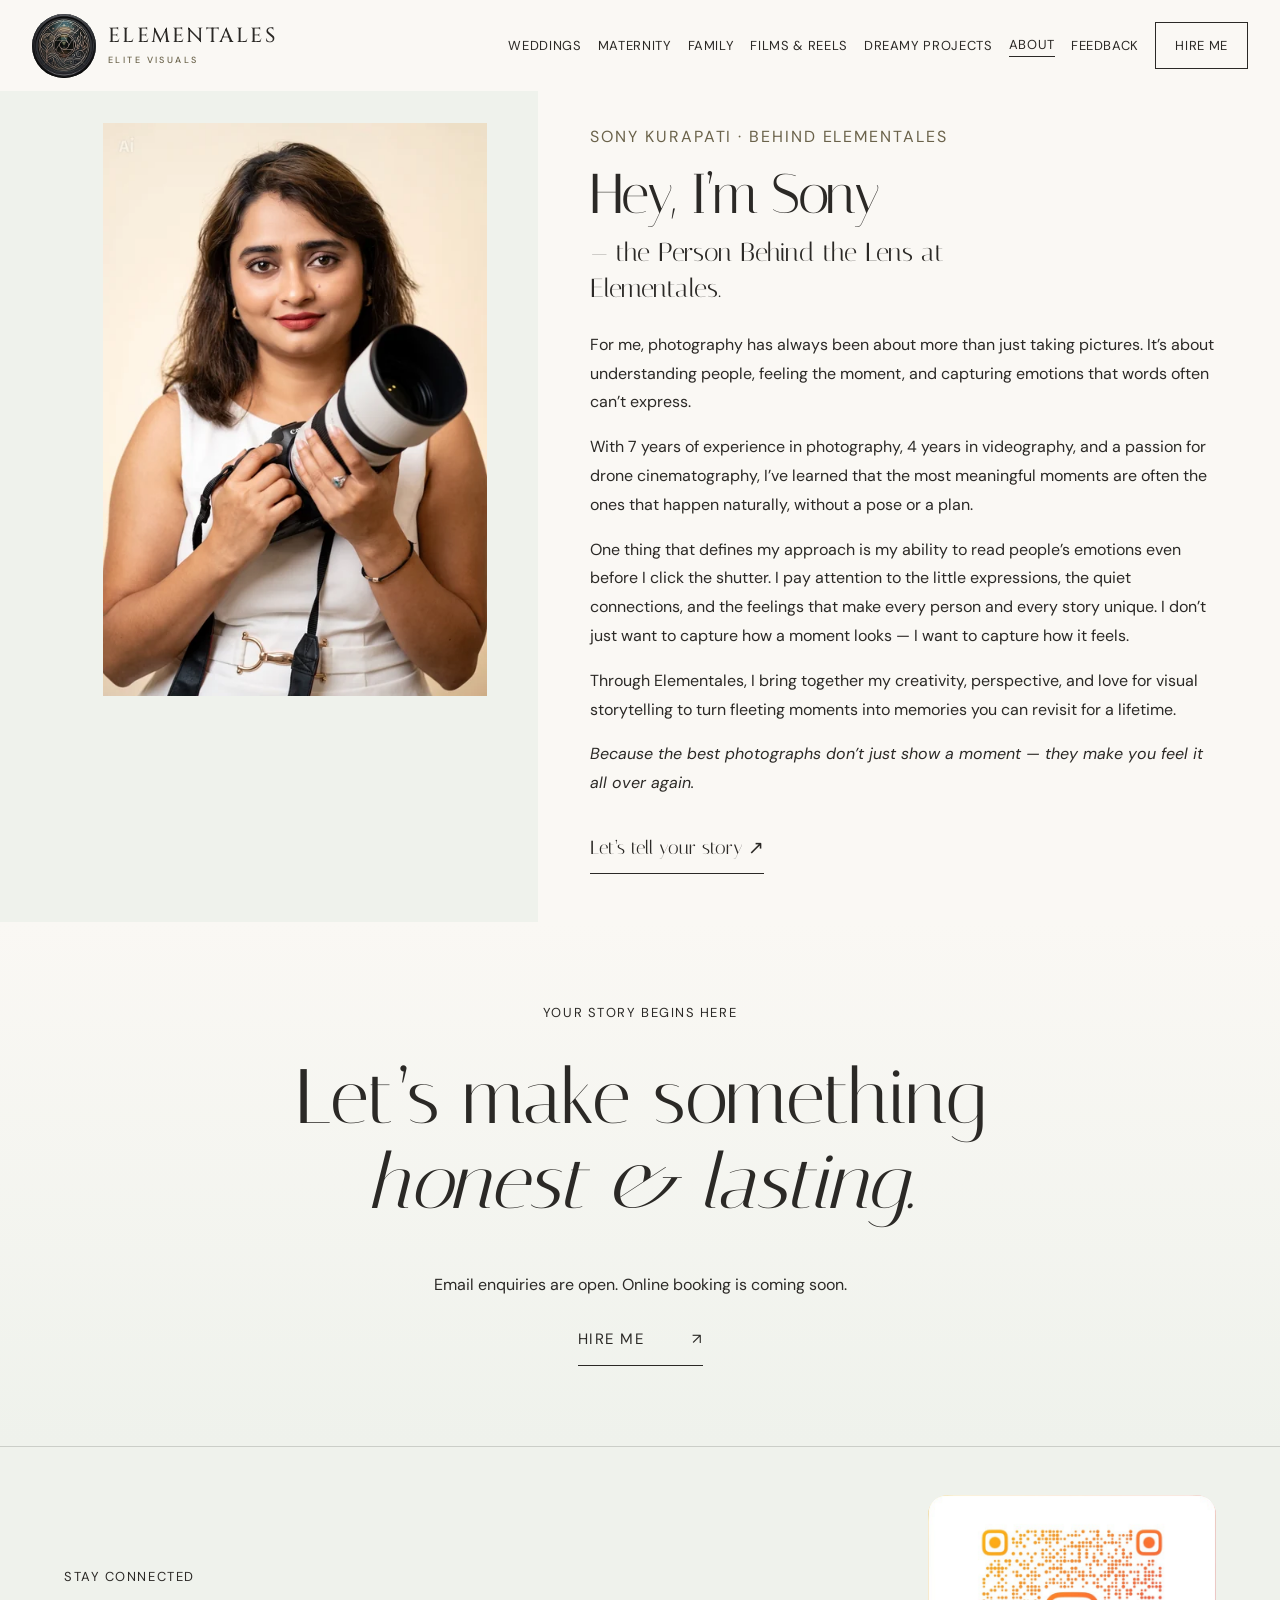
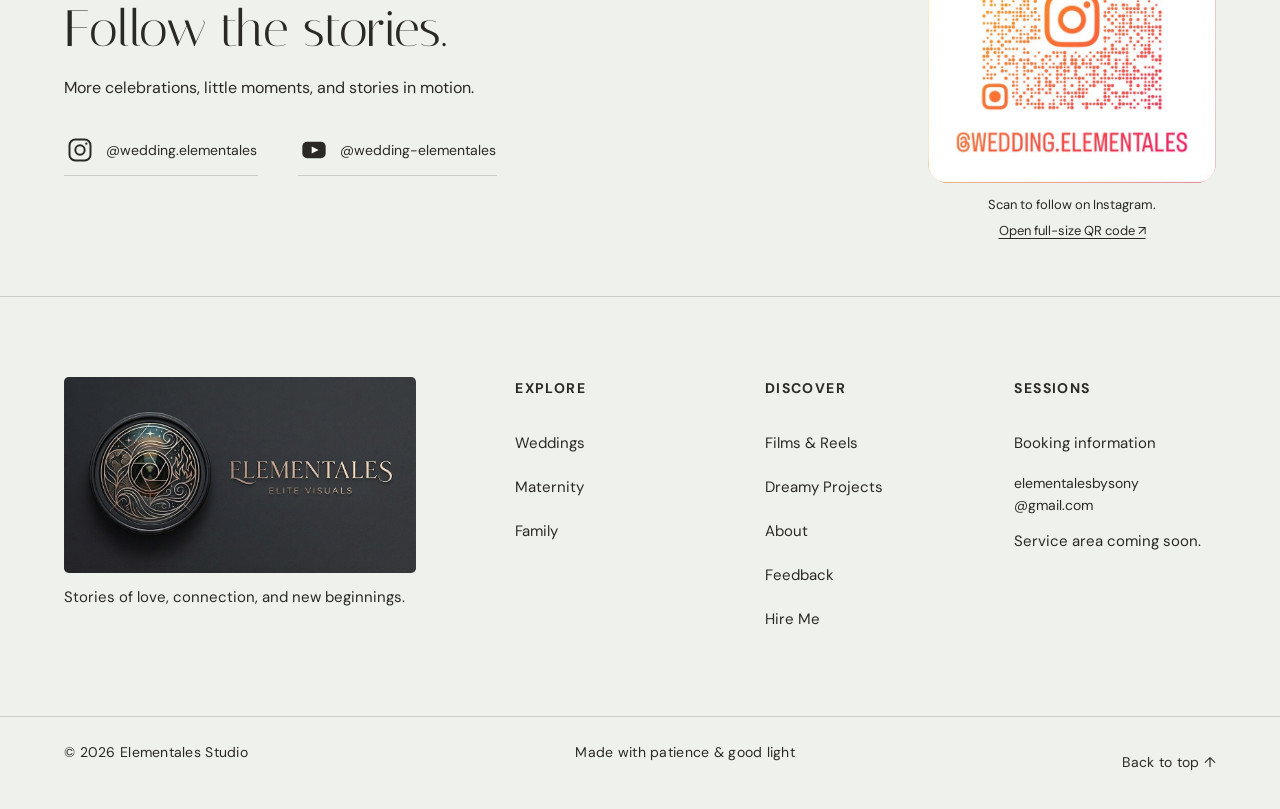
==== commit b0745514: "Refine the brand and biography and add customer feedback" ====
--- a/about.html
+++ b/about.html
@@ -6,9 +6,9 @@
   <meta name="description" content="Meet Sony Kurapati, the photographer behind Elementales. A creative eye, thoughtful details, and a personal approach to your photography experience.">
   <meta name="theme-color" content="#FAF8F4">
   <title>About Sony Kurapati — Elementales</title>
-  <link rel="stylesheet" href="styles.css?v=20261020-brand-social">
-  <script src="script.js?v=20261020-brand-social" defer></script>
-  <script src="portfolio.js?v=20261020-brand-social" defer></script>
+  <link rel="stylesheet" href="styles.css?v=20261020-sony-feedback">
+  <script src="script.js?v=20261020-sony-feedback" defer></script>
+  <script src="portfolio.js?v=20261020-sony-feedback" defer></script>
 </head>
 <body id="top" class="inner-page">
   <a class="skip-link" href="#main">Skip to content</a>
@@ -21,11 +21,11 @@
       <span class="sr-only">Open navigation</span><i></i><i></i>
     </button>
     <nav id="site-nav" class="site-nav" aria-label="Primary navigation">
-      <a href="weddings.html">Weddings</a><a href="maternity.html">Maternity</a><a href="family.html">Family</a><a href="films.html">Films &amp; Reels</a><a href="dreamy-projects.html">Dreamy Projects</a><a aria-current="page" href="about.html">About</a><a class="nav-enquire" href="contact.html">Hire Me</a>
+      <a href="weddings.html">Weddings</a><a href="maternity.html">Maternity</a><a href="family.html">Family</a><a href="films.html">Films &amp; Reels</a><a href="dreamy-projects.html">Dreamy Projects</a><a aria-current="page" href="about.html">About</a><a href="feedback.html">Feedback</a><a class="nav-enquire" href="contact.html">Hire Me</a>
     </nav>
   </header>
 
-<main id="main" tabindex="-1"><section class="photographer-story section-pad" aria-labelledby="photographer-title"><figure class="photographer-portrait"><img src="assets/photographer/sony-kurapati-800.webp" srcset="assets/photographer/sony-kurapati-480.webp 480w, assets/photographer/sony-kurapati-800.webp 800w, assets/photographer/sony-kurapati-1200.webp 1200w" sizes="(max-width:760px) 90vw, 32vw" width="800" height="1193" alt="Sony Kurapati holding a camera" decoding="async" fetchpriority="high"></figure><div class="photographer-bio"><p class="kicker">Behind Elementales</p><h1 id="photographer-title">I’m Sony <br><em>Kurapati.</em></h1><p>I’m the photographer behind Elementales, and I live and breathe photography. I bring creativity, focus, and close attention to detail to every story, looking for the light, expressions, and thoughtful details that make a moment feel like yours.</p><p>My approach is personal. I work one-on-one with my clients to understand their vision and what matters most to them. From our first conversation to the time we spend photographing, your comfort and experience are my highest priorities.</p><p>I’m happy to go the extra mile to capture a fleeting expression or bring a creative idea to life. With a considered eye for colour, composition, and atmosphere, I create photographs that balance beauty with feeling.</p><p>My mission is to make your meaningful moments last—to create photographs that feel special today and remain treasured for a lifetime.</p><a class="text-link" href="contact.html#enquiry">Let’s tell your story ↗</a></div></section></main>  <footer id="contact" class="site-footer">
+<main id="main" tabindex="-1"><section class="photographer-story section-pad" aria-labelledby="photographer-title"><figure class="photographer-portrait"><img src="assets/photographer/sony-kurapati-800.webp" srcset="assets/photographer/sony-kurapati-480.webp 480w, assets/photographer/sony-kurapati-800.webp 800w, assets/photographer/sony-kurapati-1200.webp 1200w" sizes="(max-width:760px) 90vw, 32vw" width="800" height="1193" alt="Sony Kurapati holding a camera" decoding="async" fetchpriority="high"></figure><div class="photographer-bio"><p class="kicker">Sony Kurapati · Behind Elementales</p><h1 id="photographer-title"><span>Hey, I’m Sony</span> <span class="photographer-role">— the Person Behind the Lens at Elementales.</span></h1><p>For me, photography has always been about more than just taking pictures. It’s about understanding people, feeling the moment, and capturing emotions that words often can’t express.</p><p>With 7 years of experience in photography, 4 years in videography, and a passion for drone cinematography, I’ve learned that the most meaningful moments are often the ones that happen naturally, without a pose or a plan.</p><p>One thing that defines my approach is my ability to read people’s emotions even before I click the shutter. I pay attention to the little expressions, the quiet connections, and the feelings that make every person and every story unique. I don’t just want to capture how a moment looks — I want to capture how it feels.</p><p>Through Elementales, I bring together my creativity, perspective, and love for visual storytelling to turn fleeting moments into memories you can revisit for a lifetime.</p><p>Because the best photographs don’t just show a moment — they make you feel it all over again.</p><a class="text-link" href="contact.html#enquiry">Let’s tell your story ↗</a></div></section></main>  <footer id="contact" class="site-footer">
     <div class="footer-cta section-pad reveal"><p class="kicker">Your story begins here</p><h2>Let’s make something<br><em>honest & lasting.</em></h2><p class="footer-status">Email enquiries are open. Online booking is coming soon.</p><a href="contact.html">Hire Me <span>↗</span></a></div>
     <section id="follow" class="social-section section-pad" aria-labelledby="social-title">
       <div class="social-copy">
@@ -33,8 +33,8 @@
         <h2 id="social-title">Follow the stories.</h2>
         <p>More celebrations, little moments, and stories in motion.</p>
         <div class="social-links">
-          <a href="https://www.instagram.com/wedding.elementales/" target="_blank" rel="noopener noreferrer" aria-label="Instagram: @wedding.elementales (opens in a new tab)"><span class="social-platform">Instagram ↗</span><span>@wedding.elementales</span></a>
-          <a href="https://www.youtube.com/@wedding-elementales" target="_blank" rel="noopener noreferrer" aria-label="YouTube: @wedding-elementales (opens in a new tab)"><span class="social-platform">YouTube ↗</span><span>@wedding-elementales</span></a>
+          <a href="https://www.instagram.com/wedding.elementales/" target="_blank" rel="noopener noreferrer" aria-label="Instagram: @wedding.elementales (opens in a new tab)"><svg class="social-icon" viewBox="0 0 24 24" width="28" height="28" fill="none" stroke="currentColor" stroke-width="1.7" aria-hidden="true" focusable="false"><rect x="3" y="3" width="18" height="18" rx="5"></rect><circle cx="12" cy="12" r="4"></circle><circle cx="17.4" cy="6.6" r="1" fill="currentColor" stroke="none"></circle></svg><span>@wedding.elementales</span></a>
+          <a href="https://www.youtube.com/@wedding-elementales" target="_blank" rel="noopener noreferrer" aria-label="YouTube: @wedding-elementales (opens in a new tab)"><svg class="social-icon" viewBox="0 0 24 24" width="28" height="28" aria-hidden="true" focusable="false"><rect x="2" y="5" width="20" height="14" rx="4" fill="currentColor"></rect><path d="M10 9 L16 12 L10 15 Z" fill="var(--paper)"></path></svg><span>@wedding-elementales</span></a>
         </div>
       </div>
       <figure class="instagram-qr">
@@ -42,7 +42,7 @@
         <figcaption>Scan to follow on Instagram.<br><a href="assets/brand/instagram-qr.png" target="_blank" rel="noopener">Open full-size QR code ↗</a></figcaption>
       </figure>
     </section>
-    <div class="footer-grid section-pad"><div><a class="footer-brand-logo" href="index.html" aria-label="Elementales home"><img src="assets/brand/elementales-logo.png" width="1024" height="572" alt="Elementales Elite Visuals — five elemental motifs inside a camera lens" loading="lazy" decoding="async"></a><p>Stories of love, connection, and new beginnings.</p></div><div><h3>Explore</h3><a href="weddings.html">Weddings</a><a href="maternity.html">Maternity</a><a href="family.html">Family</a></div><div><h3>Discover</h3><a href="films.html">Films & Reels</a><a href="dreamy-projects.html">Dreamy Projects</a><a aria-current="page" href="about.html">About</a><a href="contact.html">Hire Me</a></div><div><h3>Sessions</h3><a href="book.html">Booking information</a><a href="mailto:Lyckaclicksbysony@gmail.com">Lyckaclicksbysony@gmail.com</a><p>Service area coming soon.</p></div></div><div class="footer-bottom"><span>© <span data-year>2026</span> Elementales Studio</span><span>Made with patience & good light</span><a href="#top">Back to top ↑</a></div>
+    <div class="footer-grid section-pad"><div><a class="footer-brand-logo" href="index.html" aria-label="Elementales home"><img src="assets/brand/elementales-logo.png" width="1024" height="572" alt="Elementales Elite Visuals — five elemental motifs inside a camera lens" loading="lazy" decoding="async"></a><p>Stories of love, connection, and new beginnings.</p></div><div><h3>Explore</h3><a href="weddings.html">Weddings</a><a href="maternity.html">Maternity</a><a href="family.html">Family</a></div><div><h3>Discover</h3><a href="films.html">Films & Reels</a><a href="dreamy-projects.html">Dreamy Projects</a><a aria-current="page" href="about.html">About</a><a href="feedback.html">Feedback</a><a href="contact.html">Hire Me</a></div><div><h3>Sessions</h3><a href="book.html">Booking information</a><a href="mailto:elementalesbysony@gmail.com">elementalesbysony<wbr>@gmail.com</a><p>Service area coming soon.</p></div></div><div class="footer-bottom"><span>© <span data-year>2026</span> Elementales Studio</span><span>Made with patience & good light</span><a href="#top">Back to top ↑</a></div>
   </footer>
 </body>
 </html>
--- a/styles.css
+++ b/styles.css
@@ -1,4 +1,4 @@
-@import url('https://fonts.googleapis.com/css2?family=DM+Sans:wght@300;400;500&family=Italiana&display=swap');
+@import url('https://fonts.googleapis.com/css2?family=Cinzel:wght@500;600&family=DM+Sans:wght@300;400;500&family=Italiana&display=swap');
 
 :root{--ink:#2b2926;--cream:#f6f3ed;--paper:#faf8f4;--sage:#eff2ec;--blush:#f5efec;--taupe:#aaa08e;--gold:#6a624a;--line:rgba(43,41,38,.18);--serif:"Italiana",Georgia,serif;--sans:"DM Sans",Arial,sans-serif;--pad:clamp(1.4rem,5vw,5.5rem);--ease:cubic-bezier(.22,1,.36,1)}
 *{box-sizing:border-box}html{scroll-behavior:smooth;scroll-padding-top:5rem}body{margin:0;background:var(--paper);color:var(--ink);font-family:var(--sans);font-weight:400;line-height:1.65;overflow-x:hidden}body.nav-open{overflow:hidden}img,video{display:block;width:100%}a{color:inherit;text-decoration:none}button{color:inherit;font:inherit}.sr-only{position:absolute;width:1px;height:1px;padding:0;margin:-1px;overflow:hidden;clip:rect(0,0,0,0);white-space:nowrap;border:0}.skip-link{position:fixed;z-index:200;top:.5rem;left:.5rem;padding:.65rem 1rem;background:var(--cream);transform:translateY(-150%)}.skip-link:focus{transform:none}:focus-visible{outline:2px solid var(--gold);outline-offset:4px}.section-pad{padding-left:var(--pad);padding-right:var(--pad)}
@@ -198,3 +198,32 @@
  .slideshow-hero .hero-slides{height:min(66.6667vw,calc(100svh - 9rem))}
  .social-section{grid-template-columns:minmax(0,1fr);gap:2rem;padding-top:2.5rem;padding-bottom:2.5rem}.instagram-qr{justify-self:start}.social-links{gap:1rem 2rem}
 }
+
+/* A clearer, more substantial wordmark alongside the original lens artwork. */
+.site-header .brand-wordmark>span{font:500 clamp(1.15rem,1.6vw,1.4rem)/1.15 "Cinzel",Georgia,serif;letter-spacing:.11em}
+.site-header .brand-wordmark small{font-weight:500;font-size:.5625rem;line-height:1.25;letter-spacing:.27em;color:var(--gold);margin-top:.35rem}
+.slideshow-hero .hero-slide img{object-fit:cover;object-position:center 25%}
+.social-links>a{flex-direction:row;align-items:center;gap:.75rem;padding:.7rem .1rem}
+.social-icon{display:block;flex:none;width:1.75rem;height:1.75rem}
+.photographer-story{align-items:start}
+.photographer-story .photographer-portrait{position:sticky;top:2rem}
+.photographer-bio h1{font-size:clamp(2.8rem,4.4vw,4rem);margin-bottom:1.5rem}
+.photographer-bio h1>span{display:block}
+.photographer-bio .photographer-role{font:400 clamp(1.3rem,2vw,1.65rem)/1.4 var(--serif);letter-spacing:0;margin-top:.65rem;max-width:25rem}
+.photographer-bio>p:last-of-type{font-style:italic}
+.feedback-section{padding-top:1rem;padding-bottom:3.5rem}
+.feedback-rating legend{font-size:.875rem;margin-bottom:.6rem}
+.rating-options{display:grid;grid-template-columns:repeat(5,minmax(0,1fr));gap:.4rem}
+.enquiry-fields .rating-options label{display:flex;flex-direction:row;align-items:center;justify-content:center;gap:.4rem;min-height:44px;padding:.6rem .3rem;border:1px solid #8b887f;background:var(--paper);cursor:pointer}
+.enquiry-fields .rating-options input{width:1rem;min-width:1rem;min-height:1rem;height:1rem;margin:0;padding:0;accent-color:var(--ink);cursor:pointer}
+.enquiry-fields .rating-options label>span{font-size:.9375rem}
+.rating-options label:has(input:checked){background:var(--sage);border-color:var(--ink);box-shadow:inset 0 0 0 1px var(--ink)}
+.rating-options label:has(input:focus-visible){outline:2px solid var(--ink);outline-offset:3px}
+.feedback-rating .content-note{font-size:.75rem;margin:.6rem 0 0}
+@media(max-width:1440px) and (min-width:1181px){.site-nav{gap:1rem;font-size:.8125rem;letter-spacing:.05em}.site-header{padding-left:2rem;padding-right:2rem}}
+@media(max-width:760px){.site-header .brand-wordmark>span{font-size:1.05rem;letter-spacing:.09em}.site-header .brand-wordmark small{font-size:.5rem}.photographer-story .photographer-portrait{position:static}.photographer-bio .photographer-role{font-size:1.4rem}.feedback-section{padding-top:.5rem}.enquiry-fields .rating-options input{width:.875rem;min-width:.875rem;height:.875rem;min-height:.875rem}}
+
+@media(max-width:360px){.site-header{gap:.5rem}}
+
+.footer-grid a[href^="mailto:"]{font-size:.875rem;line-height:1.6}
+@media(max-width:760px){.footer-grid>div:last-child{grid-column:1/-1}}
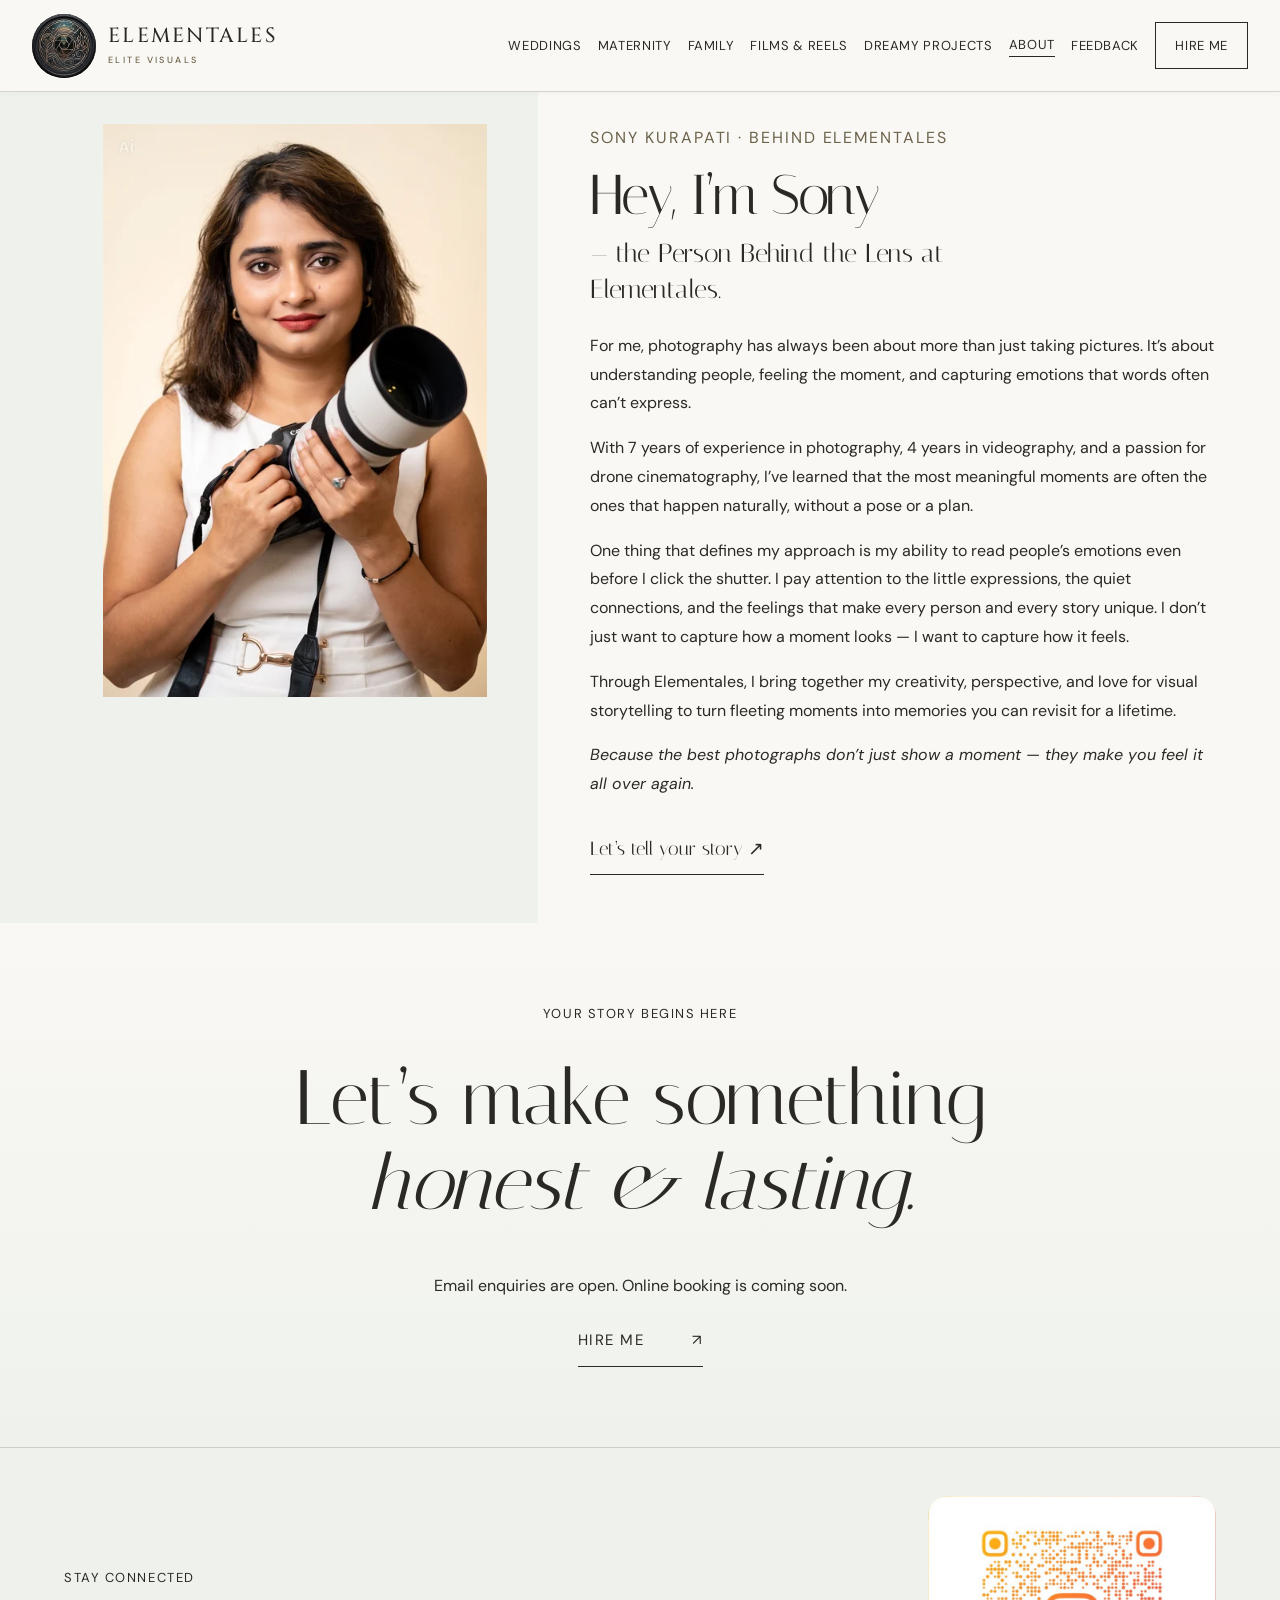
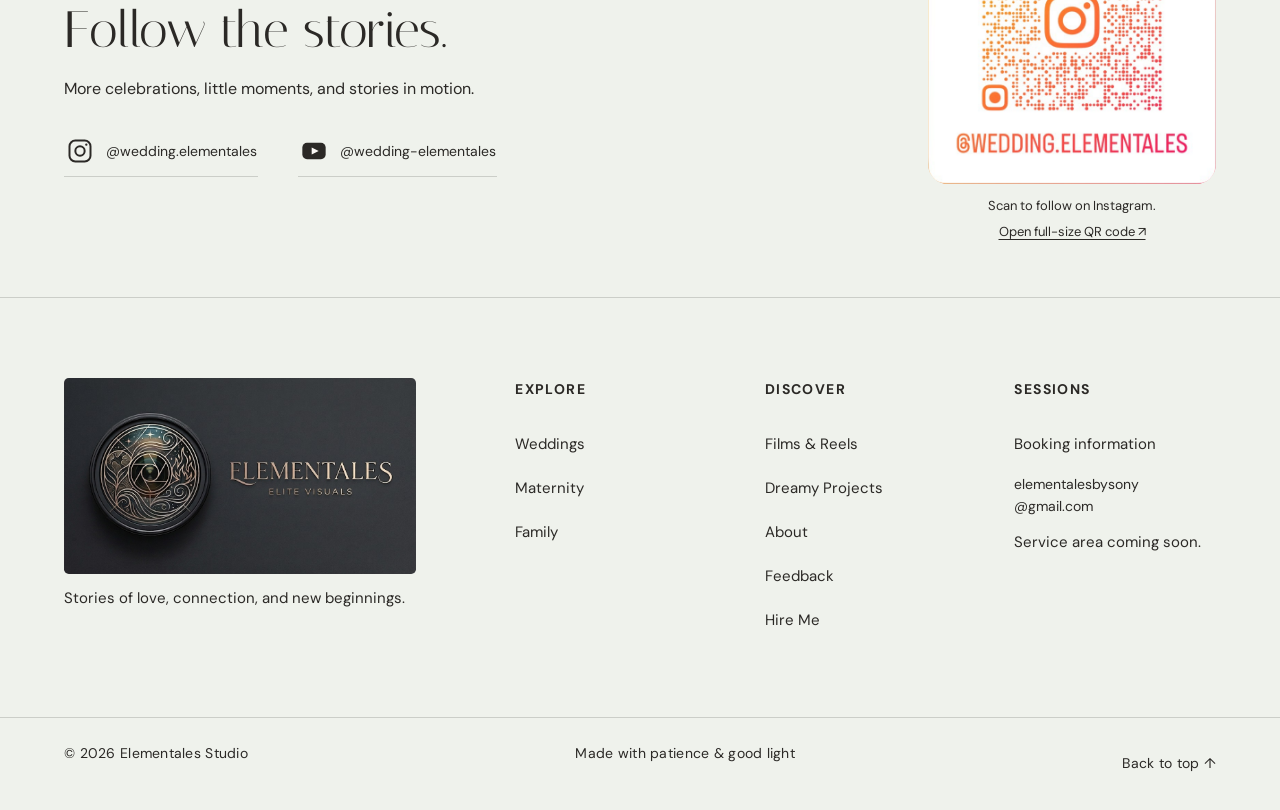
==== commit b2fb52b7: "Balance homepage galleries and add persistent navigation and films" ====
--- a/about.html
+++ b/about.html
@@ -6,9 +6,9 @@
   <meta name="description" content="Meet Sony Kurapati, the photographer behind Elementales. A creative eye, thoughtful details, and a personal approach to your photography experience.">
   <meta name="theme-color" content="#FAF8F4">
   <title>About Sony Kurapati — Elementales</title>
-  <link rel="stylesheet" href="styles.css?v=20261020-sony-feedback">
-  <script src="script.js?v=20261020-sony-feedback" defer></script>
-  <script src="portfolio.js?v=20261020-sony-feedback" defer></script>
+  <link rel="stylesheet" href="styles.css?v=20261020-gallery-films">
+  <script src="script.js?v=20261020-gallery-films" defer></script>
+  <script src="portfolio.js?v=20261020-gallery-films" defer></script>
 </head>
 <body id="top" class="inner-page">
   <a class="skip-link" href="#main">Skip to content</a>
--- a/styles.css
+++ b/styles.css
@@ -227,3 +227,34 @@
 
 .footer-grid a[href^="mailto:"]{font-size:.875rem;line-height:1.6}
 @media(max-width:760px){.footer-grid>div:last-child{grid-column:1/-1}}
+
+/* Navigation remains available as the page scrolls, without a layout jump. */
+html{scroll-padding-top:7.5rem}
+body{overflow-x:clip}
+.site-header,.site-header.scrolled,.inner-page .site-header,.inner-page .site-header.scrolled{position:sticky;top:0;background:rgba(250,248,244,.97);color:var(--ink);border-bottom:1px solid var(--line);box-shadow:0 1px 8px rgba(43,41,38,.035)}
+.photographer-story .photographer-portrait{top:7.5rem}
+
+/* Four full-frame previews, in two columns balanced by their native ratios. */
+.home-preview-pair{display:grid;grid-template-columns:var(--preview-columns,1fr 1fr);gap:clamp(1rem,2.1vw,2rem);align-items:start}
+.home-preview-column{min-width:0;display:flex;flex-direction:column;gap:clamp(1rem,2.1vw,2rem)}
+.home-preview-gallery .work-card{margin:0;min-width:0;break-inside:auto}
+.home-preview-gallery .work-card figure{margin:0}
+.home-preview-gallery .work-card img{display:block;width:100%;height:auto;object-fit:contain}
+
+/* Films and portrait reels use YouTube’s on-demand players, without autoplay. */
+.films-intro{padding-top:2rem;padding-bottom:2rem;background:linear-gradient(180deg,var(--sage),var(--paper))}
+.films-intro .kicker{margin-bottom:.75rem}
+.films-heading{display:grid;grid-template-columns:1.05fr 1fr;gap:3rem;align-items:center}
+.films-heading h1{font:400 clamp(2.8rem,4.5vw,4.5rem)/1.06 var(--serif);letter-spacing:-.03em;margin:0}
+.films-heading h1 em{font-weight:400}.films-heading .page-lede{max-width:35rem;margin:0 0 .75rem;font-size:1rem}
+.selected-films{padding-top:1rem;padding-bottom:3rem}.selected-films h2,.selected-reels h2{font:400 clamp(2rem,3.5vw,3rem)/1.12 var(--serif);margin:0 0 1.5rem}
+.selected-reels{padding-top:2.5rem;padding-bottom:3rem;background:linear-gradient(180deg,var(--paper),var(--sage) 30%,var(--sage) 75%,var(--paper))}
+.selected-reels .kicker{margin-bottom:.75rem}.selected-reels h2 em{font-weight:400}
+.films-grid{display:grid;grid-template-columns:repeat(2,minmax(0,1fr));gap:clamp(1.25rem,3vw,3rem)}
+.reels-grid{display:grid;grid-template-columns:repeat(3,minmax(0,1fr));gap:clamp(1.25rem,3vw,3rem)}
+.film-selection-card{min-width:0}.youtube-player{aspect-ratio:16/9;width:100%;background:#171816;overflow:hidden}.youtube-player iframe{display:block;width:100%;height:100%;border:0}.youtube-short{aspect-ratio:9/16}
+.film-card-copy{padding:1rem 0}.film-category{font-size:.75rem;letter-spacing:.08em;text-transform:uppercase;margin:0 0 .4rem;color:var(--gold)}
+.film-card-copy h3{font:400 clamp(1.5rem,2.2vw,2rem)/1.25 var(--serif);margin:0 0 .5rem}
+.film-card-copy .text-link{font-size:.875rem;min-height:44px;margin-top:0}
+@media(max-width:760px){.films-heading{grid-template-columns:1fr;gap:1rem}.films-intro{padding-top:1.5rem;padding-bottom:1.5rem}.films-heading h1{font-size:clamp(2.8rem,10vw,4rem)}.films-grid{grid-template-columns:1fr}.reels-grid{grid-template-columns:repeat(2,minmax(0,1fr))}.reels-grid>article:last-child{grid-column:1/-1;width:calc((100% - clamp(1.25rem,3vw,3rem))/2);justify-self:center}}
+@media(max-width:520px){.home-preview-pair{grid-template-columns:1fr}.reels-grid{grid-template-columns:minmax(0,1fr)}.reels-grid>article:last-child{grid-column:auto;width:100%}.youtube-short{max-width:22rem;margin-inline:auto}}
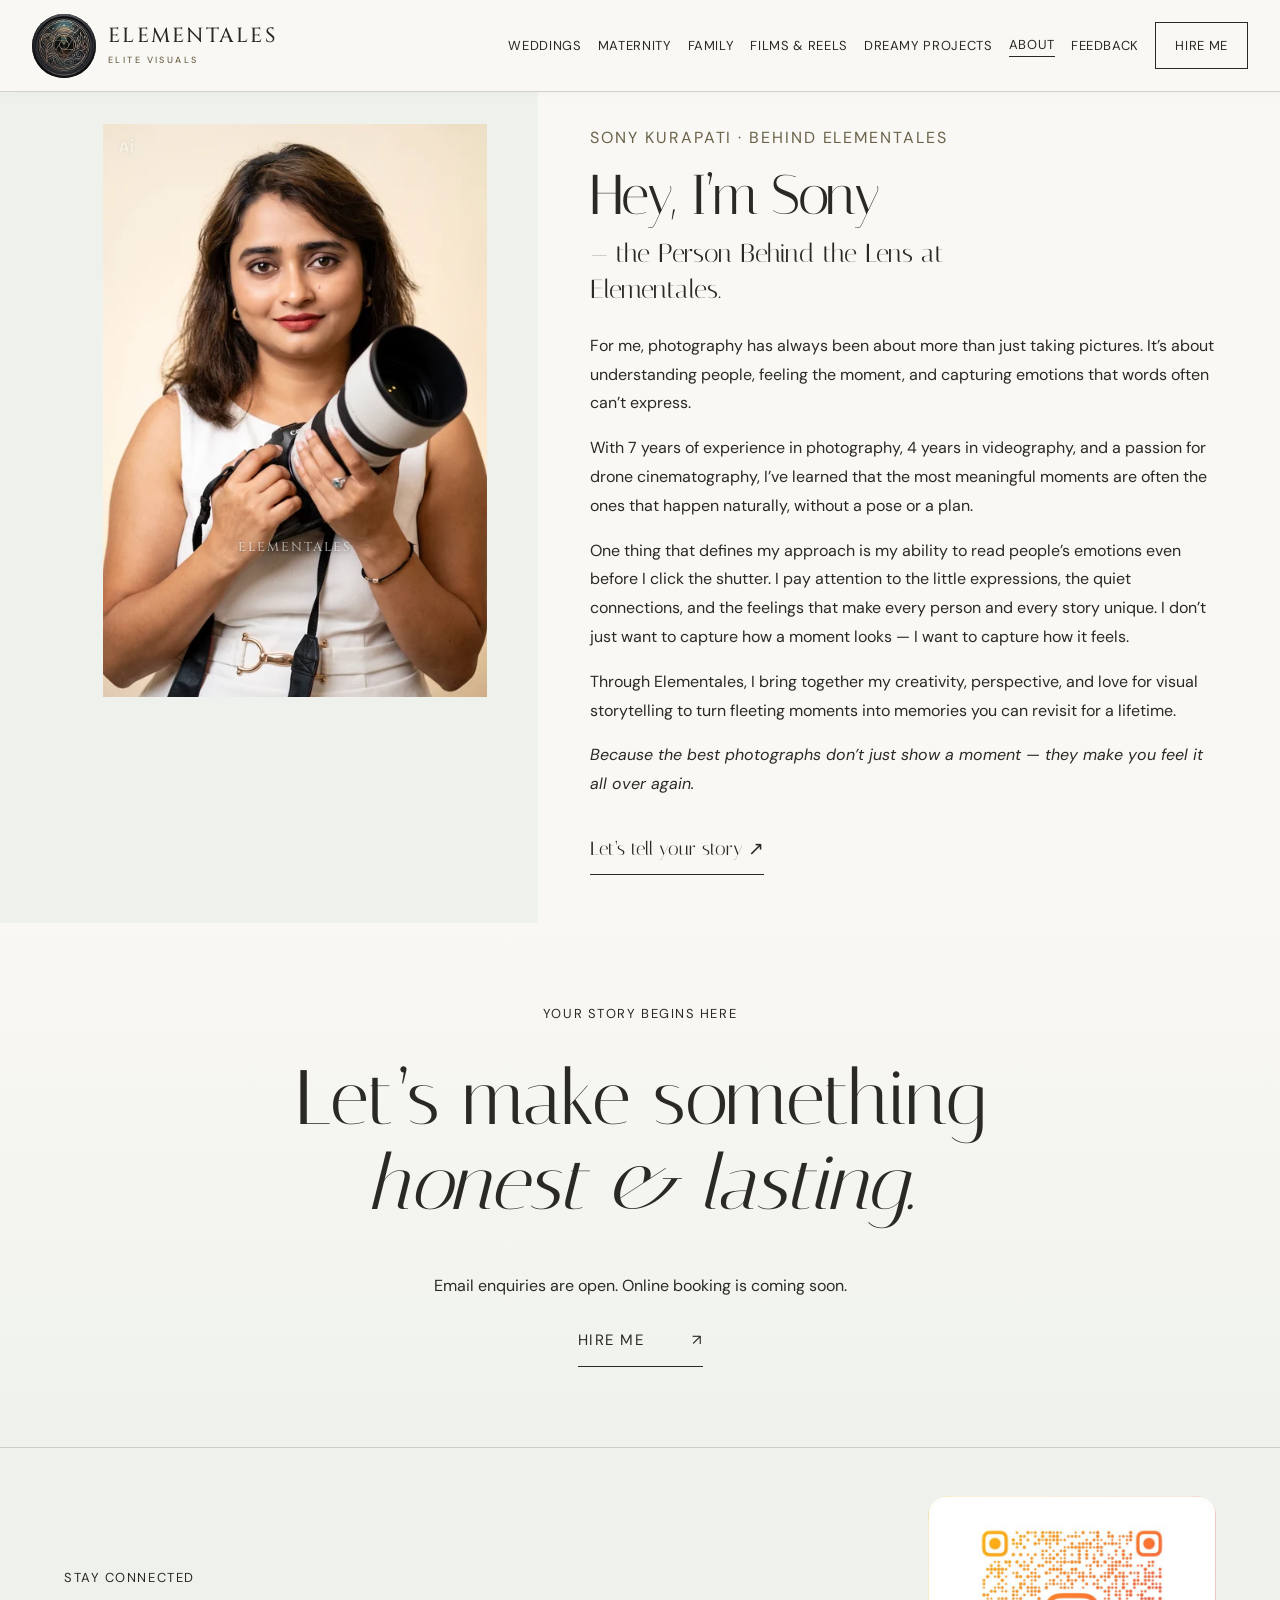
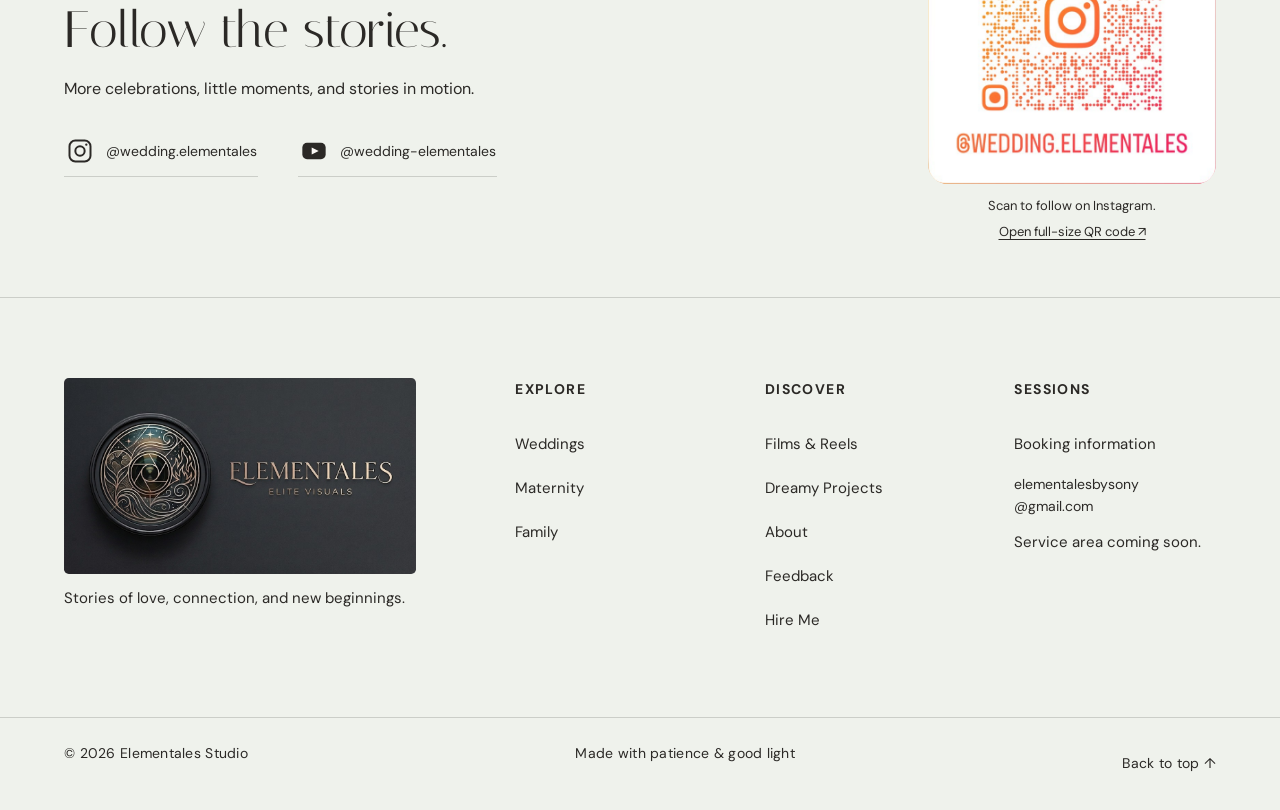
==== commit 457cdc12: "Watermark all portfolio photos and enlarged views at 55 percent" ====
--- a/about.html
+++ b/about.html
@@ -6,9 +6,9 @@
   <meta name="description" content="Meet Sony Kurapati, the photographer behind Elementales. A creative eye, thoughtful details, and a personal approach to your photography experience.">
   <meta name="theme-color" content="#FAF8F4">
   <title>About Sony Kurapati — Elementales</title>
-  <link rel="stylesheet" href="styles.css?v=20261020-gallery-films">
+  <link rel="stylesheet" href="styles.css?v=20261026-all-photo-watermarks">
   <script src="script.js?v=20261020-gallery-films" defer></script>
-  <script src="portfolio.js?v=20261020-gallery-films" defer></script>
+  <script src="portfolio.js?v=20261026-all-photo-watermarks" defer></script>
 </head>
 <body id="top" class="inner-page">
   <a class="skip-link" href="#main">Skip to content</a>
@@ -25,7 +25,7 @@
     </nav>
   </header>
 
-<main id="main" tabindex="-1"><section class="photographer-story section-pad" aria-labelledby="photographer-title"><figure class="photographer-portrait"><img src="assets/photographer/sony-kurapati-800.webp" srcset="assets/photographer/sony-kurapati-480.webp 480w, assets/photographer/sony-kurapati-800.webp 800w, assets/photographer/sony-kurapati-1200.webp 1200w" sizes="(max-width:760px) 90vw, 32vw" width="800" height="1193" alt="Sony Kurapati holding a camera" decoding="async" fetchpriority="high"></figure><div class="photographer-bio"><p class="kicker">Sony Kurapati · Behind Elementales</p><h1 id="photographer-title"><span>Hey, I’m Sony</span> <span class="photographer-role">— the Person Behind the Lens at Elementales.</span></h1><p>For me, photography has always been about more than just taking pictures. It’s about understanding people, feeling the moment, and capturing emotions that words often can’t express.</p><p>With 7 years of experience in photography, 4 years in videography, and a passion for drone cinematography, I’ve learned that the most meaningful moments are often the ones that happen naturally, without a pose or a plan.</p><p>One thing that defines my approach is my ability to read people’s emotions even before I click the shutter. I pay attention to the little expressions, the quiet connections, and the feelings that make every person and every story unique. I don’t just want to capture how a moment looks — I want to capture how it feels.</p><p>Through Elementales, I bring together my creativity, perspective, and love for visual storytelling to turn fleeting moments into memories you can revisit for a lifetime.</p><p>Because the best photographs don’t just show a moment — they make you feel it all over again.</p><a class="text-link" href="contact.html#enquiry">Let’s tell your story ↗</a></div></section></main>  <footer id="contact" class="site-footer">
+<main id="main" tabindex="-1"><section class="photographer-story section-pad" aria-labelledby="photographer-title"><figure class="photographer-portrait"><img src="assets/photographer/sony-kurapati-800.webp" srcset="assets/photographer/sony-kurapati-480.webp 480w, assets/photographer/sony-kurapati-800.webp 800w, assets/photographer/sony-kurapati-1200.webp 1200w" sizes="(max-width:760px) 90vw, 32vw" width="800" height="1193" alt="Sony Kurapati holding a camera" decoding="async" fetchpriority="high"><span class="photo-watermark" aria-hidden="true">Elementales</span></figure><div class="photographer-bio"><p class="kicker">Sony Kurapati · Behind Elementales</p><h1 id="photographer-title"><span>Hey, I’m Sony</span> <span class="photographer-role">— the Person Behind the Lens at Elementales.</span></h1><p>For me, photography has always been about more than just taking pictures. It’s about understanding people, feeling the moment, and capturing emotions that words often can’t express.</p><p>With 7 years of experience in photography, 4 years in videography, and a passion for drone cinematography, I’ve learned that the most meaningful moments are often the ones that happen naturally, without a pose or a plan.</p><p>One thing that defines my approach is my ability to read people’s emotions even before I click the shutter. I pay attention to the little expressions, the quiet connections, and the feelings that make every person and every story unique. I don’t just want to capture how a moment looks — I want to capture how it feels.</p><p>Through Elementales, I bring together my creativity, perspective, and love for visual storytelling to turn fleeting moments into memories you can revisit for a lifetime.</p><p>Because the best photographs don’t just show a moment — they make you feel it all over again.</p><a class="text-link" href="contact.html#enquiry">Let’s tell your story ↗</a></div></section></main>  <footer id="contact" class="site-footer">
     <div class="footer-cta section-pad reveal"><p class="kicker">Your story begins here</p><h2>Let’s make something<br><em>honest & lasting.</em></h2><p class="footer-status">Email enquiries are open. Online booking is coming soon.</p><a href="contact.html">Hire Me <span>↗</span></a></div>
     <section id="follow" class="social-section section-pad" aria-labelledby="social-title">
       <div class="social-copy">
--- a/styles.css
+++ b/styles.css
@@ -202,7 +202,7 @@
 /* A clearer, more substantial wordmark alongside the original lens artwork. */
 .site-header .brand-wordmark>span{font:500 clamp(1.15rem,1.6vw,1.4rem)/1.15 "Cinzel",Georgia,serif;letter-spacing:.11em}
 .site-header .brand-wordmark small{font-weight:500;font-size:.5625rem;line-height:1.25;letter-spacing:.27em;color:var(--gold);margin-top:.35rem}
-.slideshow-hero .hero-slide img{object-fit:cover;object-position:center 25%}
+.slideshow-hero .hero-slide img{object-fit:cover;object-position:center top}
 .social-links>a{flex-direction:row;align-items:center;gap:.75rem;padding:.7rem .1rem}
 .social-icon{display:block;flex:none;width:1.75rem;height:1.75rem}
 .photographer-story{align-items:start}
@@ -258,3 +258,16 @@
 .film-card-copy .text-link{font-size:.875rem;min-height:44px;margin-top:0}
 @media(max-width:760px){.films-heading{grid-template-columns:1fr;gap:1rem}.films-intro{padding-top:1.5rem;padding-bottom:1.5rem}.films-heading h1{font-size:clamp(2.8rem,10vw,4rem)}.films-grid{grid-template-columns:1fr}.reels-grid{grid-template-columns:repeat(2,minmax(0,1fr))}.reels-grid>article:last-child{grid-column:1/-1;width:calc((100% - clamp(1.25rem,3vw,3rem))/2);justify-self:center}}
 @media(max-width:520px){.home-preview-pair{grid-template-columns:1fr}.reels-grid{grid-template-columns:minmax(0,1fr)}.reels-grid>article:last-child{grid-column:auto;width:100%}.youtube-short{max-width:22rem;margin-inline:auto}}
+
+/* A quiet signature stays over every slide and its crossfade. */
+.hero-watermark,.photo-watermark{position:absolute;z-index:2;left:50%;top:74%;transform:translate(-50%,-50%);font:500 var(--watermark-size,clamp(.85rem,2vw,2rem))/1.2 "Cinzel",Georgia,serif;letter-spacing:.16em;text-transform:uppercase;white-space:nowrap;color:#fff;opacity:.55;text-shadow:0 1px 3px rgba(0,0,0,.65);pointer-events:none;user-select:none}
+
+/* The signature belongs to the photograph, including enlarged previews. */
+.collection-visual,.photographer-portrait{position:relative}
+.collection-visual{--watermark-size:clamp(.75rem,1.3vw,1.25rem)}
+.gallery-image-link,.photographer-portrait{--watermark-size:clamp(.65rem,1vw,1rem)}
+.viewer-photo{position:relative;display:inline-block;vertical-align:top;width:min(100%,calc(60dvh * var(--viewer-ratio,1)));max-width:100%;--watermark-size:clamp(.65rem,calc(1.2dvh * var(--viewer-ratio,1)),2rem)}
+.viewer-photo .viewer-image{width:100%;height:auto;max-height:none;background:transparent}
+@media(max-width:1180px){.viewer-photo{width:min(100%,calc(55dvh * var(--viewer-ratio,1)))}}
+@media(max-width:760px){.photographer-story .photographer-portrait{position:relative}}
+@media(max-width:520px){.viewer-photo{width:min(100%,calc(48dvh * var(--viewer-ratio,1)))}}
